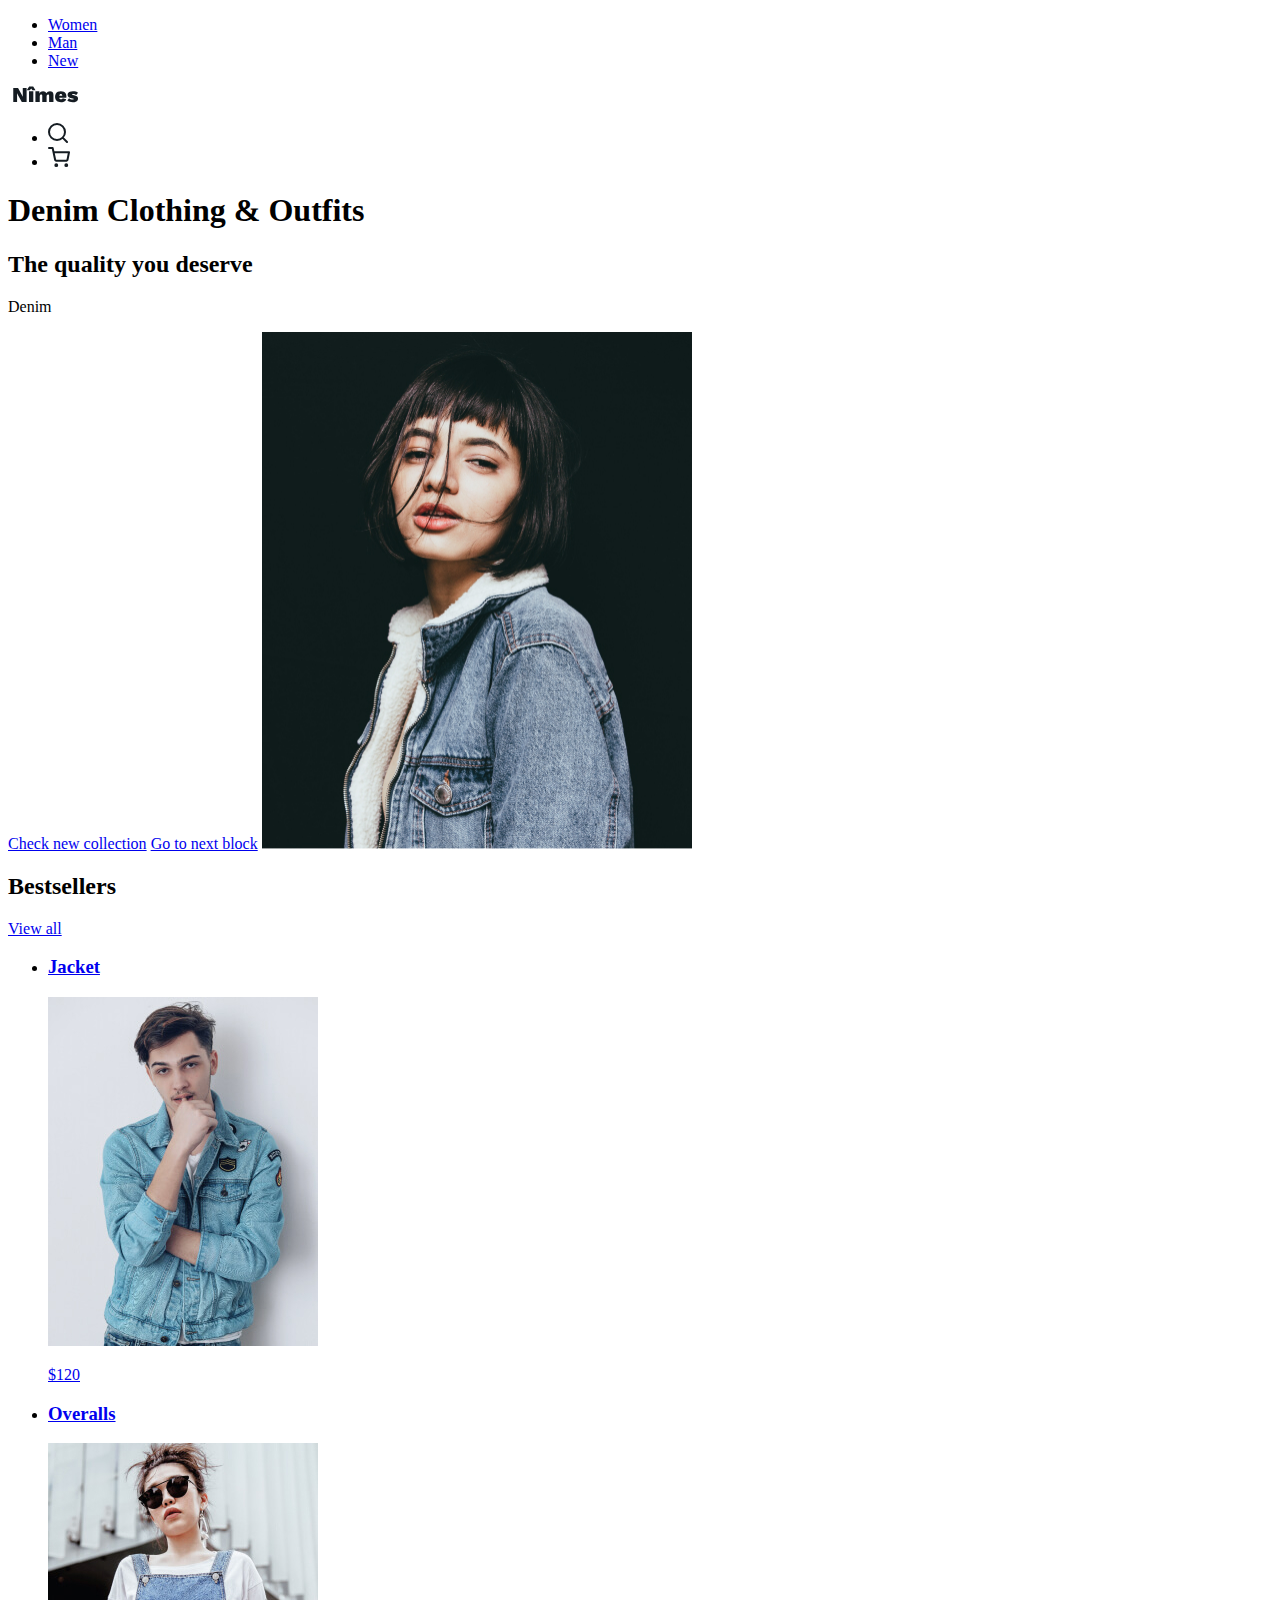
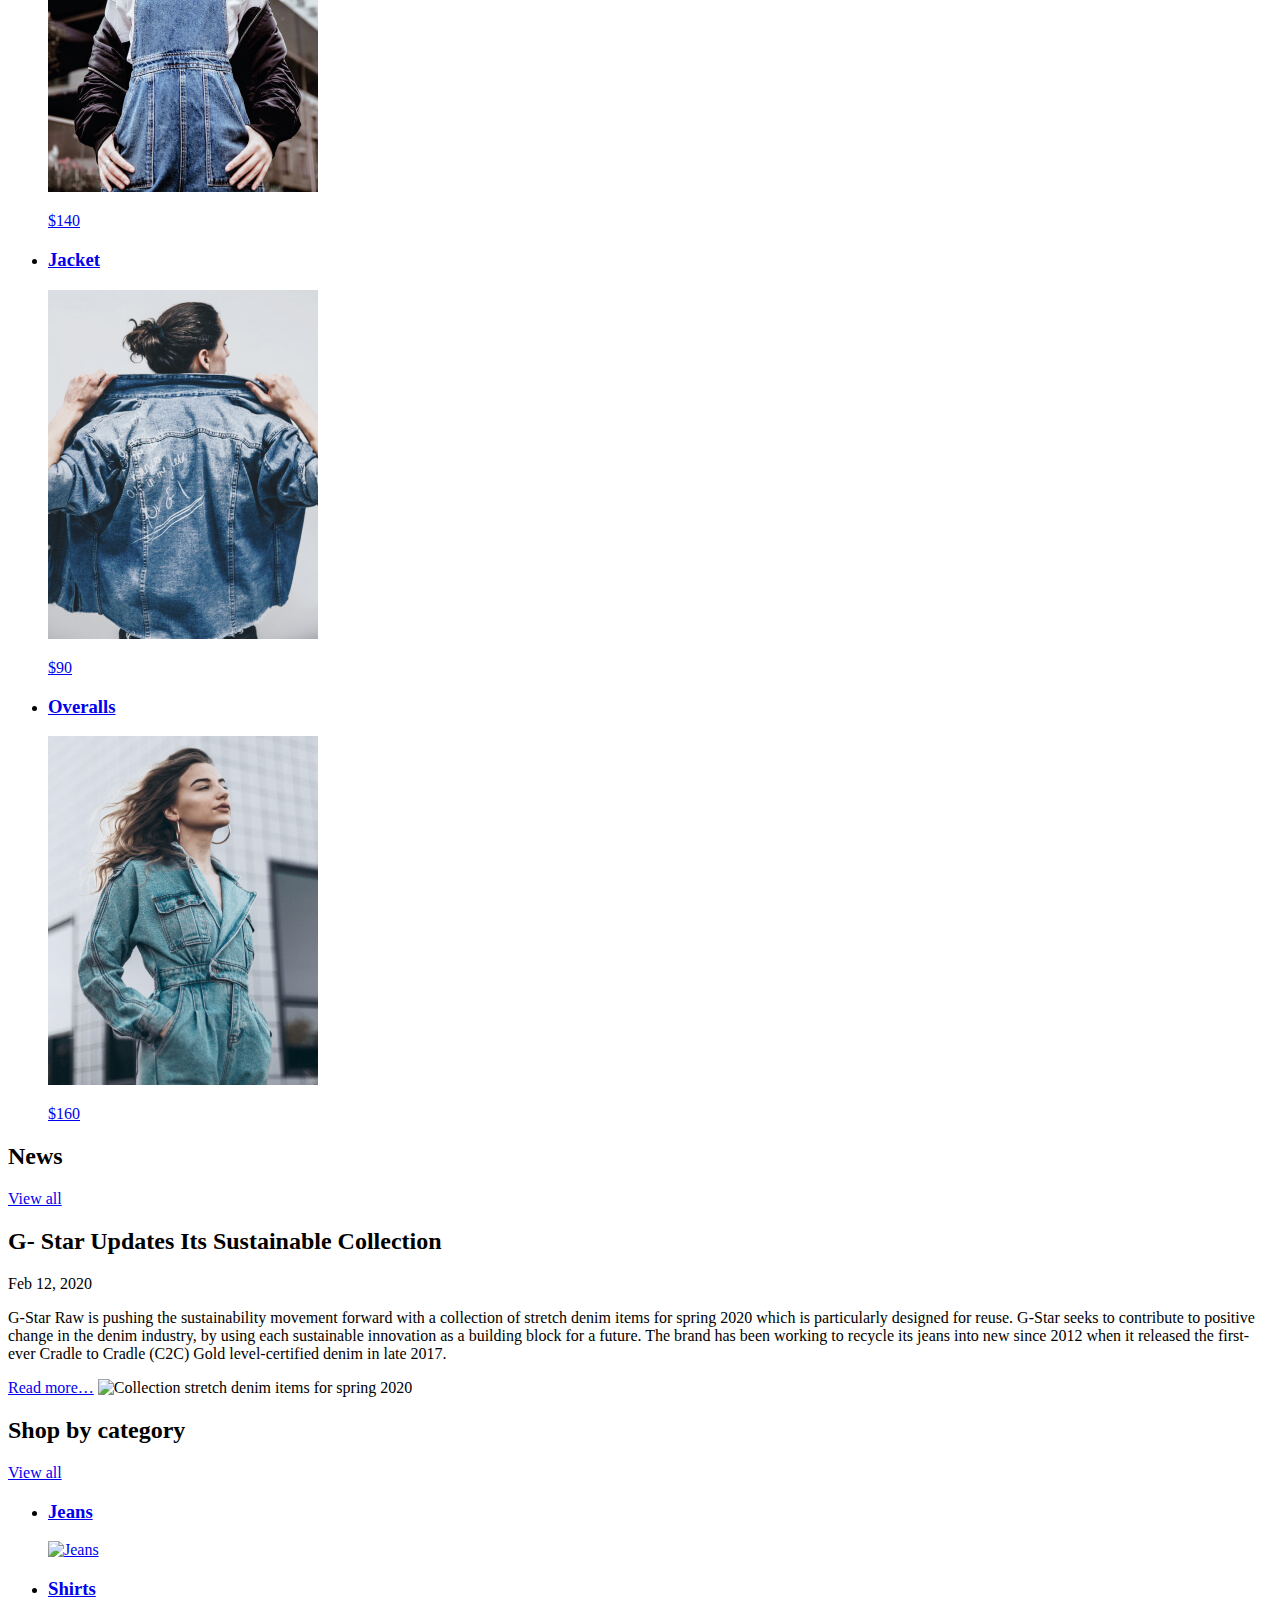
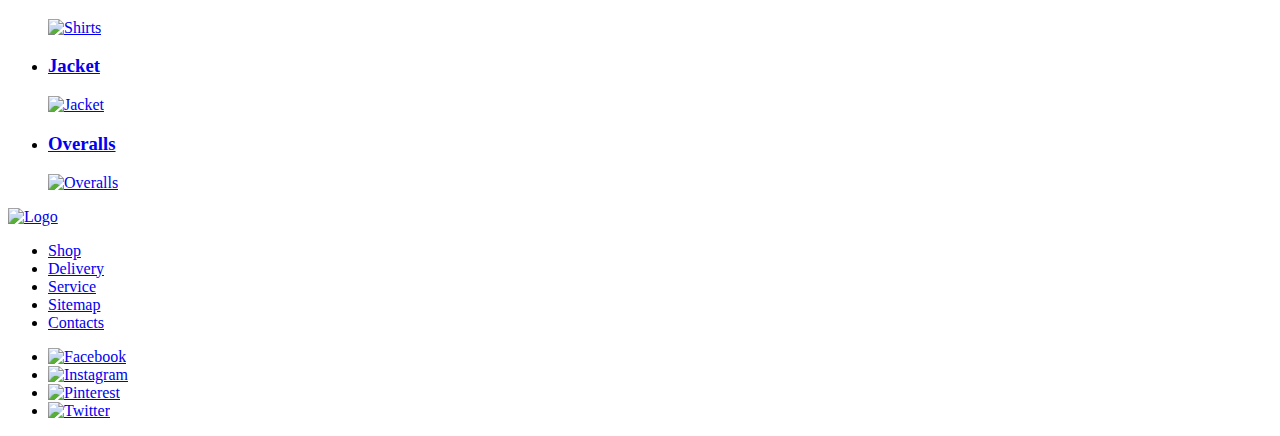
==== index.html @ d7a98f38 "start" ====
<!DOCTYPE html>
<html lang="en">
  <head>
    <meta charset="utf-8">
    <meta name="viewport" content="width=device-width, initial-scale=1">
    <title>«Nîmes» | Denim Clothing & Outfits</title>
  </head>
  <body>
    <header class="main-header">
      <nav class="main-header-nav">
        <ul class="site-navigation">
          <li class="site-navigation-item">
            <a class="link-item" href="catalog.html">Women</a>
          </li>
          <li class="site-navigation-item">
            <a class="link-item" href="#">Man</a>
          </li>
          <li class="site-navigation-item">
            <a class="link-item" href="#">New</a>
          </li>
        </ul>
        <a class="main-header-logo" href="index.html">
          <img src="img/denim-logo.svg" width="75" height="17" alt="Logo">
        </a>
        <ul class="user-navigation">
          <li class="user-navigation-item">
            <a class="link-item" href="#">
              <img src="img/loupe.svg" width="20" height="20" alt="Search">
            </a>
          </li>
          <li class="user-navigation-item">
            <a class="link-item" href="#">
              <img src="img/cart.svg" width="22" height="20" alt="cart">
            </a>
          </li>
        </ul>
      </nav>
    </header>
    <main>
      <h1 class="visually-hidden">Denim Clothing & Outfits</h1>
      <section class="promo">
        <h2 class="promo-title">The quality you deserve</h2>
        <p class="promo-text">Denim</p>
        <a class="button" href="#">Check new collection</a>
        <a href="#">Go to next block</a>
        <img src="img/matheus.jpg" width="430" height="517" alt="New collection">
      </section>
      <section class="bestsellers">
        <header class="section-header">
          <h2 class="section-title">Bestsellers</h2>
          <a class="show-more" href="catalog.html">View all</a>
        </header>
        <ul class="catalog-list">
          <li class="catalog-item">
            <a class="catalog-item-link" href="card.html">
              <h3>Jacket</h3>
              <img src="img/63.jpg" width="270" height="349" alt="Jacket">
              <p class="catalog-item-price">$120</p>
            </a>
          </li>
          <li class="catalog-item">
            <a class="catalog-item-link" href="card.html">
              <h3>Overalls</h3>
              <img src="img/64.jpg" width="270" height="349" alt="Overalls">
              <p class="catalog-item-price">$140</p>
            </a>
          </li>
          <li class="catalog-item">
            <a class="catalog-item-link" href="card.html">
              <h3>Jacket</h3>
              <img src="img/62.jpg" width="270" height="349" alt="Jacket">
              <p class="catalog-item-price">$90</p>
            </a>
          </li>
          <li class="catalog-item">
            <a class="catalog-item-link" href="card.html">
              <h3>Overalls</h3>
              <img src="img/65.jpg" width="270" height="349" alt="Overalls">
              <p class="catalog-item-price">$160</p>
            </a>
          </li>
        </ul>
      </section>
      <section class="news">
        <header class="section-header">
          <h2 class="section-title">News</h2>
          <a class="show-more" href="catalog.html">View all</a>
        </header>
        <h2 class="news-title">G- Star Updates Its Sustainable Collection</h2>
        <time class="news-time" datetime="2020-02-12 11:00">Feb 12, 2020</time>
        <p class="news-text">G-Star Raw is pushing the sustainability movement forward with a collection of stretch denim items for spring 2020 which is particularly designed for reuse. G-Star seeks to contribute to positive change in the denim industry, by using each sustainable innovation as a building block for a future. The brand has been working to recycle its jeans into new since 2012 when it released the first-ever Cradle to Cradle (C2C) Gold level-certified denim in late 2017.</p>
        <a class="button" href="#">Read more…</a>
        <img src="img/67.jpg" width="700" height="462" alt="Collection stretch denim items for spring 2020">
      </section>
      <section class="categories">
        <header class="section-header">
          <h2 class="section-title">Shop by category</h2>
          <a class="show-more" href="catalog.html">View all</a>
        </header>
        <ul class="catalog-list">
          <li class="catalog-item">
            <a class="catalog-item-link" href="#">
              <h3>Jeans</h3>
              <img src="img/5.jpg" width="270" height="349" alt="Jeans">
            </a>
          </li>
          <li class="catalog-item">
            <a class="catalog-item-link" href="#">
              <h3>Shirts</h3>
              <img src="img/52.jpg" width="270" height="349" alt="Shirts">
            </a>
          </li>
          <li class="catalog-item">
            <a class="catalog-item-link" href="#">
              <h3>Jacket</h3>
              <img src="img/53.jpg" width="270" height="349" alt="Jacket">
            </a>
          </li>
          <li class="catalog-item">
            <a class="catalog-item-link" href="#">
              <h3>Overalls</h3>
              <img src="img/54.jpg" width="270" height="349" alt="Overalls">
            </a>
          </li>
        </ul>
      </section>
    </main>
    <footer class="main-footer">
      <a class="main-footer-logo" href="index.html">
        <img src="img/denim-logo-footer.svg" width="75" height="17" alt="Logo">
      </a>
      <ul class="footer-navigation">
        <li class="footer-navigation-item">
          <a class="footer-navigation-link" href="#">Shop</a>
        </li>
        <li class="footer-navigation-item">
          <a class="footer-navigation-link" href="#">Delivery</a>
        </li>
        <li class="footer-navigation-item">
          <a class="footer-navigation-link" href="#">Service</a>
        </li>
        <li class="footer-navigation-item">
          <a class="footer-navigation-link" href="#">Sitemap</a>
        </li>
        <li class="footer-navigation-item">
          <a class="footer-navigation-link" href="#">Contacts</a>
        </li>
      </ul>
      <ul class="social">
        <li class="social-item">
          <a href="#">
            <img src="img/facebook.svg" width="12" height="20" alt="Facebook">
          </a>
        </li>
        <li class="social-item">
          <a href="#">
            <img src="img/instagram.svg" width="20" height="20" alt="Instagram">
          </a>
        </li>
        <li class="social-item">
          <a href="#">
            <img src="img/pinterest.svg" width="21" height="21" alt="Pinterest">
          </a>
        </li>
        <li class="social-item">
          <a href="#">
            <img src="img/twitter.svg" width="22" height="18" alt="Twitter">
          </a>
        </li>
      </ul>
    </footer>
  </body>
</html>
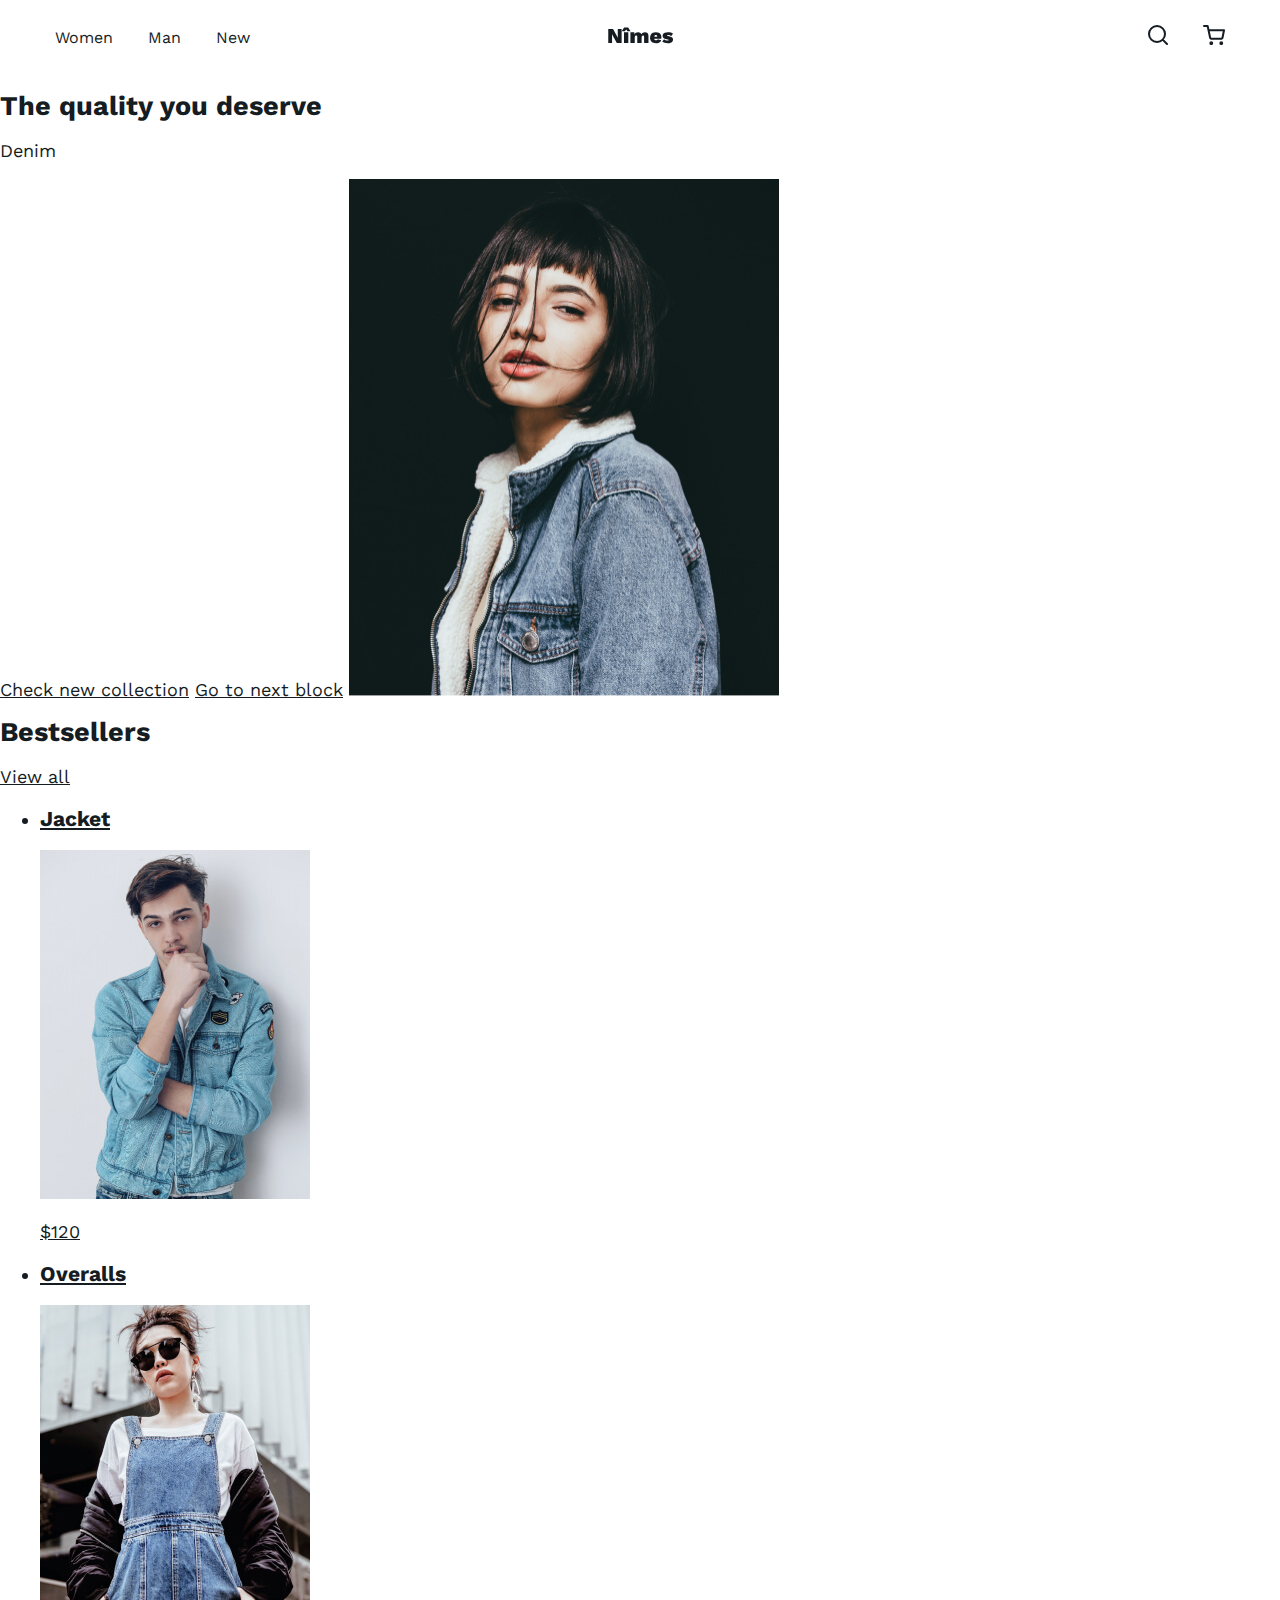
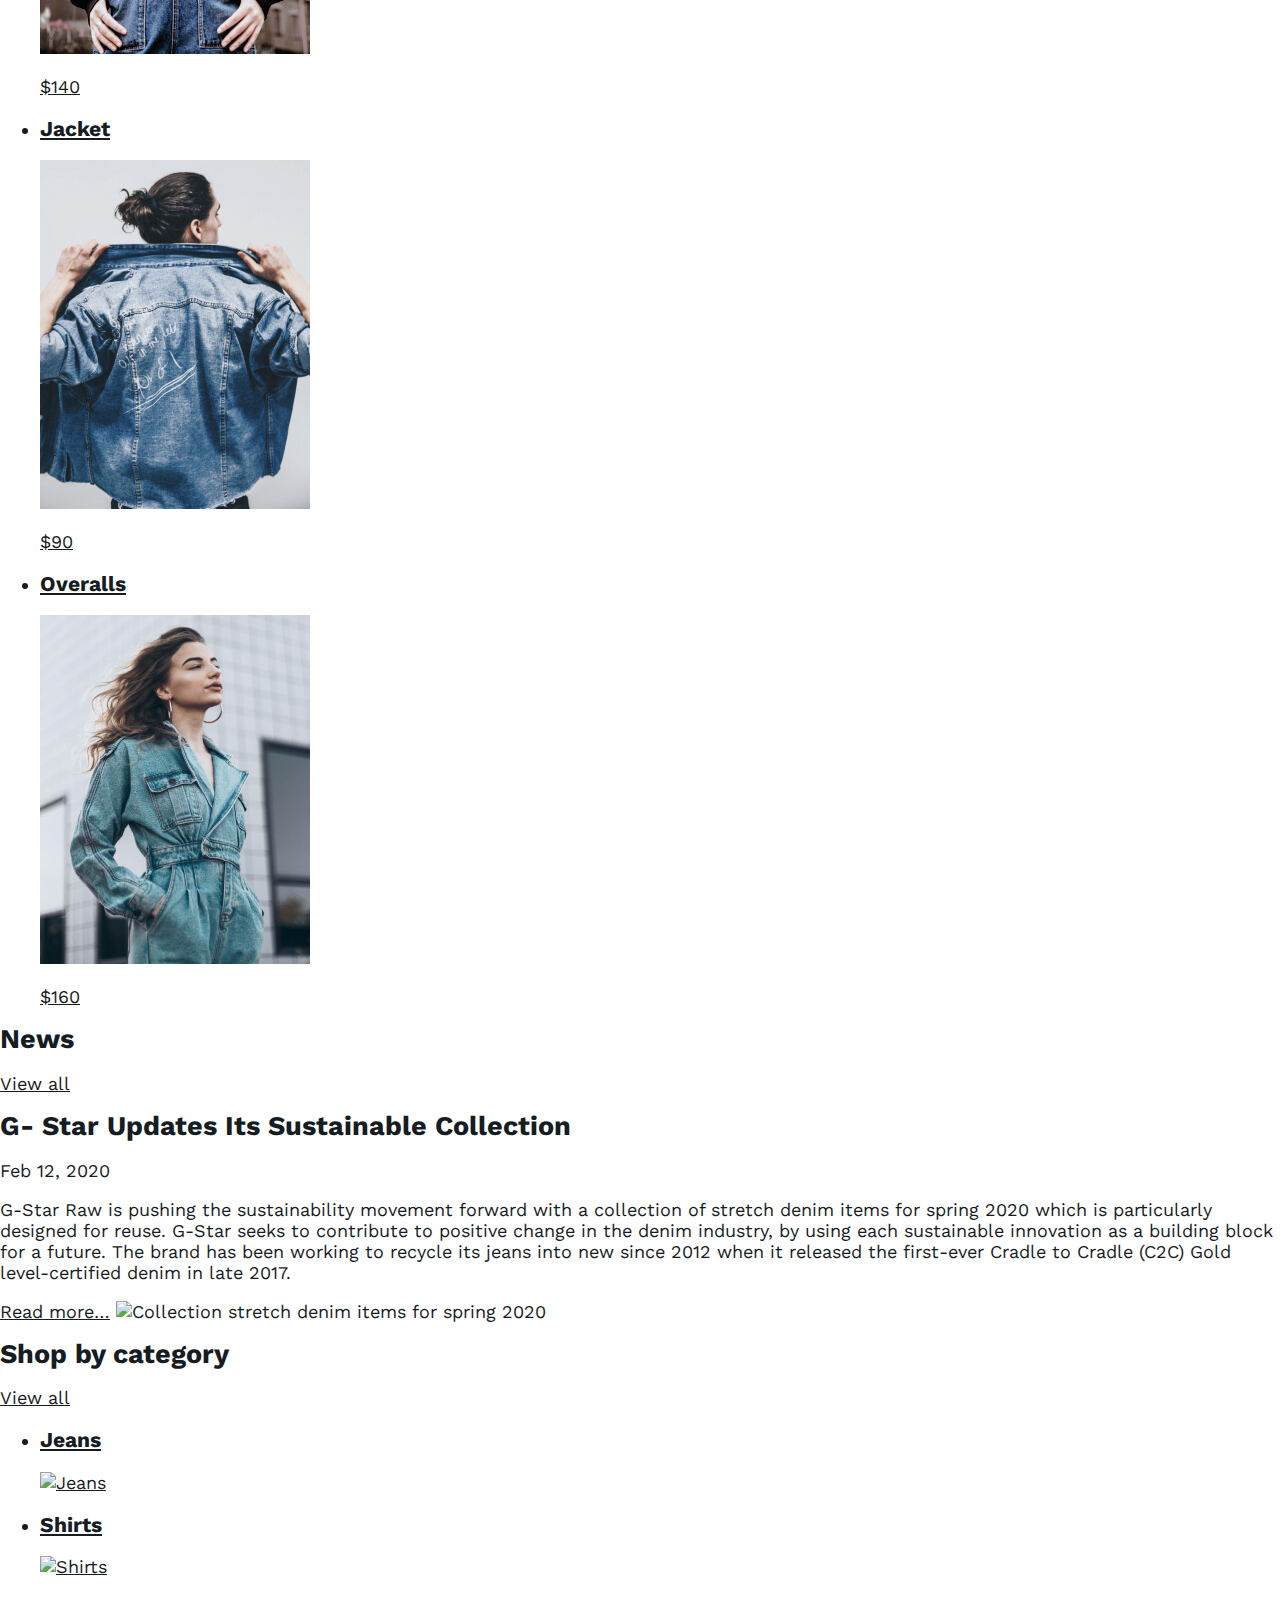
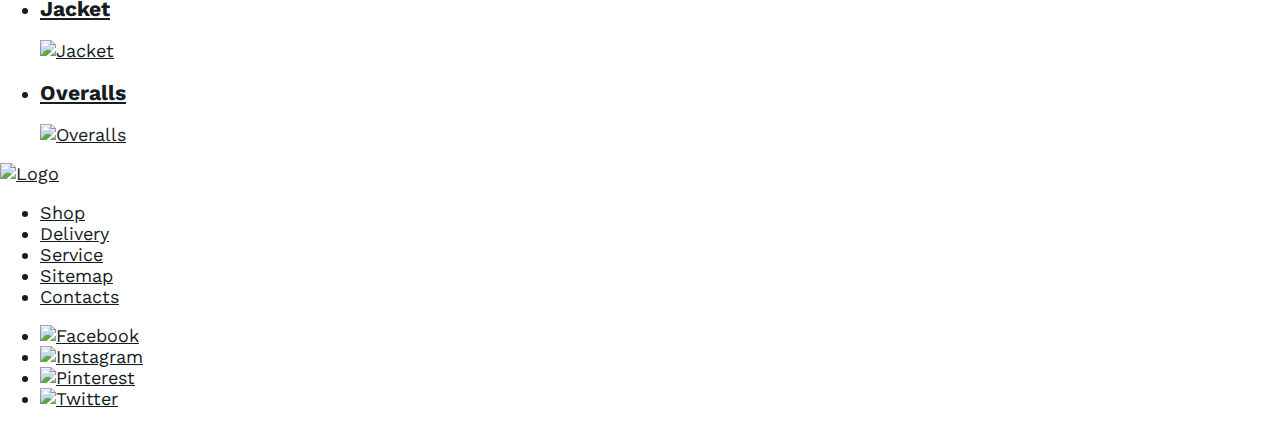
==== commit 0ac3433d: "Menu" ====
--- a/index.html
+++ b/index.html
@@ -3,10 +3,13 @@
   <head>
     <meta charset="utf-8">
     <meta name="viewport" content="width=device-width, initial-scale=1">
+    <link rel="preconnect" href="https://fonts.gstatic.com">
+    <link href="https://fonts.googleapis.com/css2?family=Anton&family=Work+Sans:wght@400;500;700&display=swap" rel="stylesheet">
+    <link href="css/style.css" rel="stylesheet">
     <title>«Nîmes» | Denim Clothing & Outfits</title>
   </head>
   <body>
-    <header class="main-header">
+    <header class="main-header container">
       <nav class="main-header-nav">
         <ul class="site-navigation">
           <li class="site-navigation-item">
--- a/css/style.css
+++ b/css/style.css
@@ -0,0 +1,78 @@
+body {
+    margin: 0;
+    min-width: 1200px;
+    font-family: "Work Sans", "Arial", sans-serif;
+    font-weight: normal;
+    font-size: 18px;
+    line-height: 21px;
+    color: #151c22;
+  }
+
+  .container {
+    width: 1170px;
+    margin: 0 auto;
+    padding-left: 15px;
+    padding-right: 15px;
+  }
+
+  .visually-hidden {
+    position: absolute;
+    clip: rect(1px, 1px, 1px, 1px);
+    padding: 0;
+    border: 0;
+    height: 1px;
+    width: 1px;
+    overflow: hidden;
+  }
+
+  a {
+    color: inherit;
+  }
+
+  .main-header-nav {
+    display: flex;
+    align-items: center;
+  }
+  
+  .site-navigation {
+    list-style: none;
+    padding: 0;
+    margin: 0;
+    display: flex;
+    justify-content: flex-start;
+    align-items: flex-start;
+    flex-wrap: wrap;
+    width: 400px;
+    font-size: 16px;
+    line-height: 19px;
+  }
+
+  .site-navigation-item {
+    padding: 25px 0;
+    margin-right: 35px;
+  }
+  
+  .link-item {
+    text-decoration: none;
+  }
+  
+  .main-header-logo {
+    margin: 0 auto;
+  }
+  
+  .user-navigation {
+    list-style: none;
+    padding: 0;
+    margin: 0;
+    display: flex;
+    justify-content: flex-end;
+    align-items: flex-start;
+    flex-wrap: wrap;
+    width: 400px;
+  }
+
+  .user-navigation-item {
+    padding: 25px 0;
+    margin-left: 35px;
+  }
+
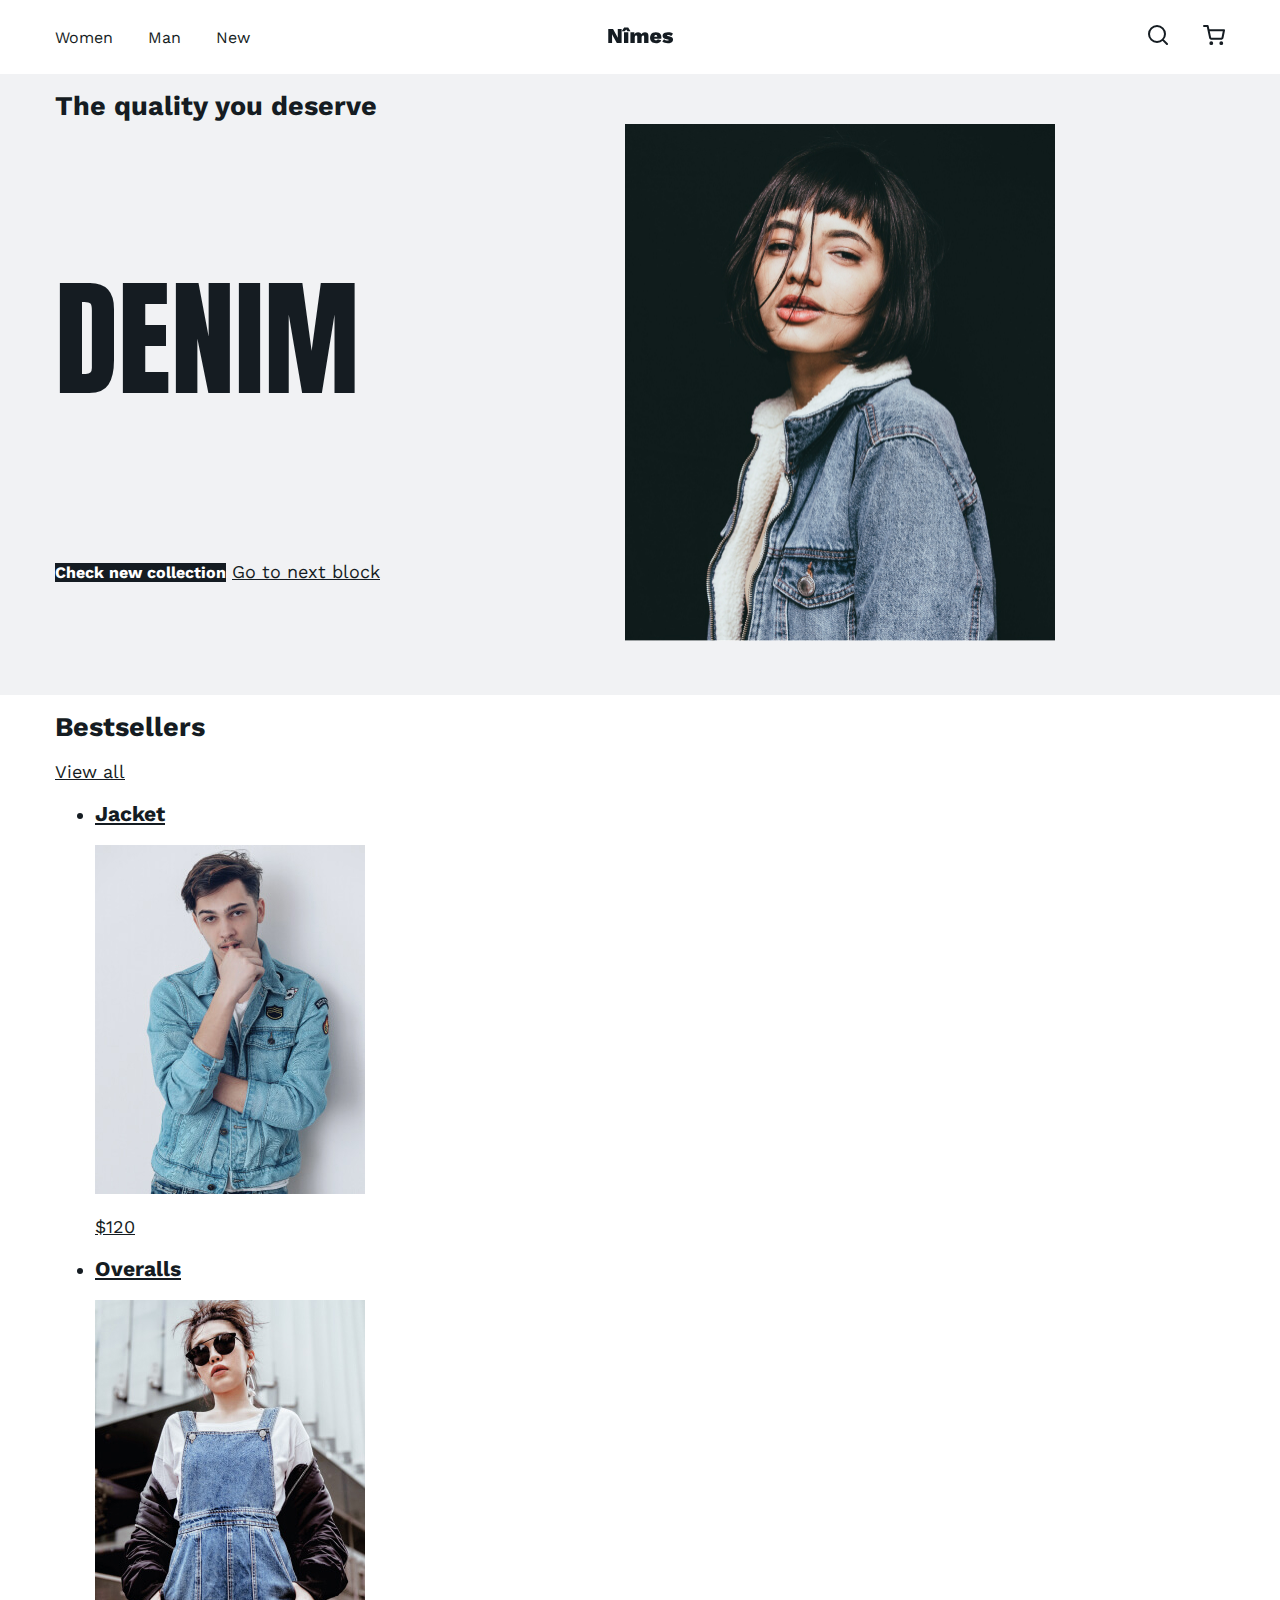
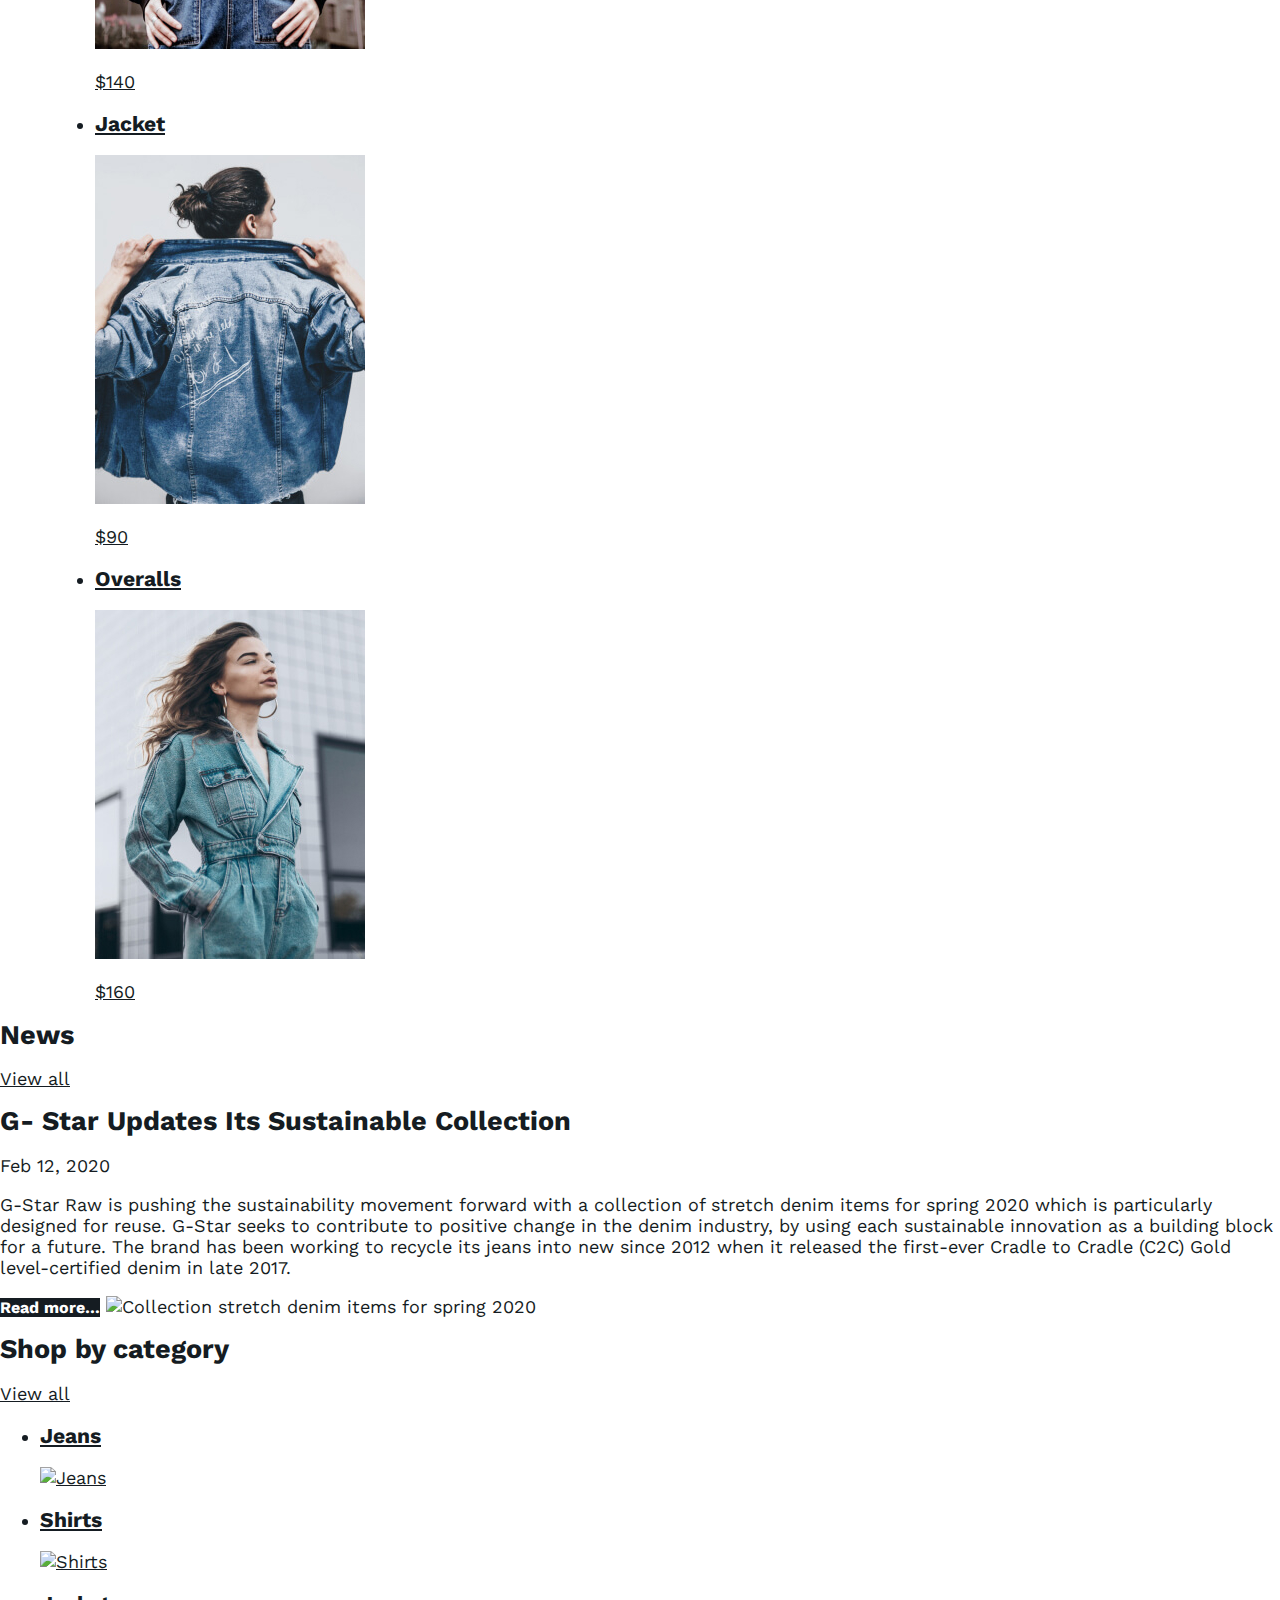
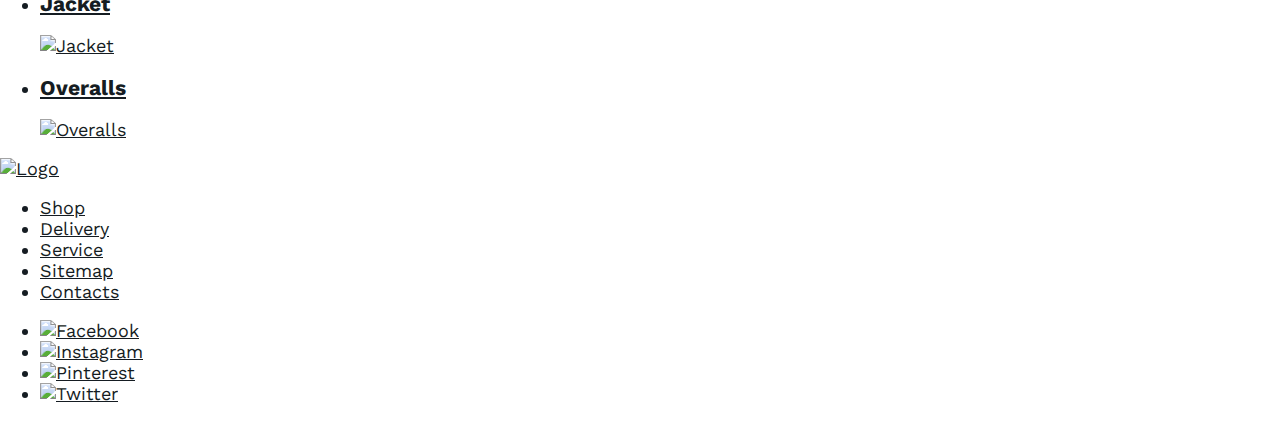
==== commit 2da16a25: "Promo" ====
--- a/index.html
+++ b/index.html
@@ -42,13 +42,19 @@
     <main>
       <h1 class="visually-hidden">Denim Clothing & Outfits</h1>
       <section class="promo">
-        <h2 class="promo-title">The quality you deserve</h2>
-        <p class="promo-text">Denim</p>
-        <a class="button" href="#">Check new collection</a>
-        <a href="#">Go to next block</a>
-        <img src="img/matheus.jpg" width="430" height="517" alt="New collection">
+        <div class="container promo-wrapper">
+          <div class="promo-text-column">
+            <h2 class="promo-title">The quality you deserve</h2>
+            <p class="promo-text">Denim</p>
+            <a class="button" href="#">Check new collection</a>
+            <a href="#">Go to next block</a>
+          </div>
+          <div class="promo-img-column">
+            <img src="img/matheus.jpg" width="430" height="517" alt="New collection">
+          </div>
+        </div>
       </section>
-      <section class="bestsellers">
+      <section class="bestsellers container">
         <header class="section-header">
           <h2 class="section-title">Bestsellers</h2>
           <a class="show-more" href="catalog.html">View all</a>
--- a/css/style.css
+++ b/css/style.css
@@ -76,3 +76,43 @@
     margin-left: 35px;
   }
 
+  .promo {
+    background-color: #f1f2f4;
+  }
+
+  .promo-wrapper {
+    display: flex;
+  }
+  
+  .promo-text-column {
+    width: 520px;
+  }
+  
+  .promo-img-column {
+    width: 430px;
+    padding: 50px 50px;
+  }
+  
+  .promo-text {
+    font-family: "Anton", "Arial", sans-serif;
+    font-weight: normal;
+    font-size: 128px;
+    line-height: 188px;
+    text-transform: uppercase;
+  }
+  
+  .promo-header {
+    font-weight: normal;
+    font-size: 18px;
+    line-height: 21px;
+    color: #727a82;
+  }
+  
+  .button {
+    text-decoration: none;
+    font-weight: bold;
+    font-size: 16px;
+    line-height: 19px;
+    color: #ffffff;
+    background-color: #151c22;
+  }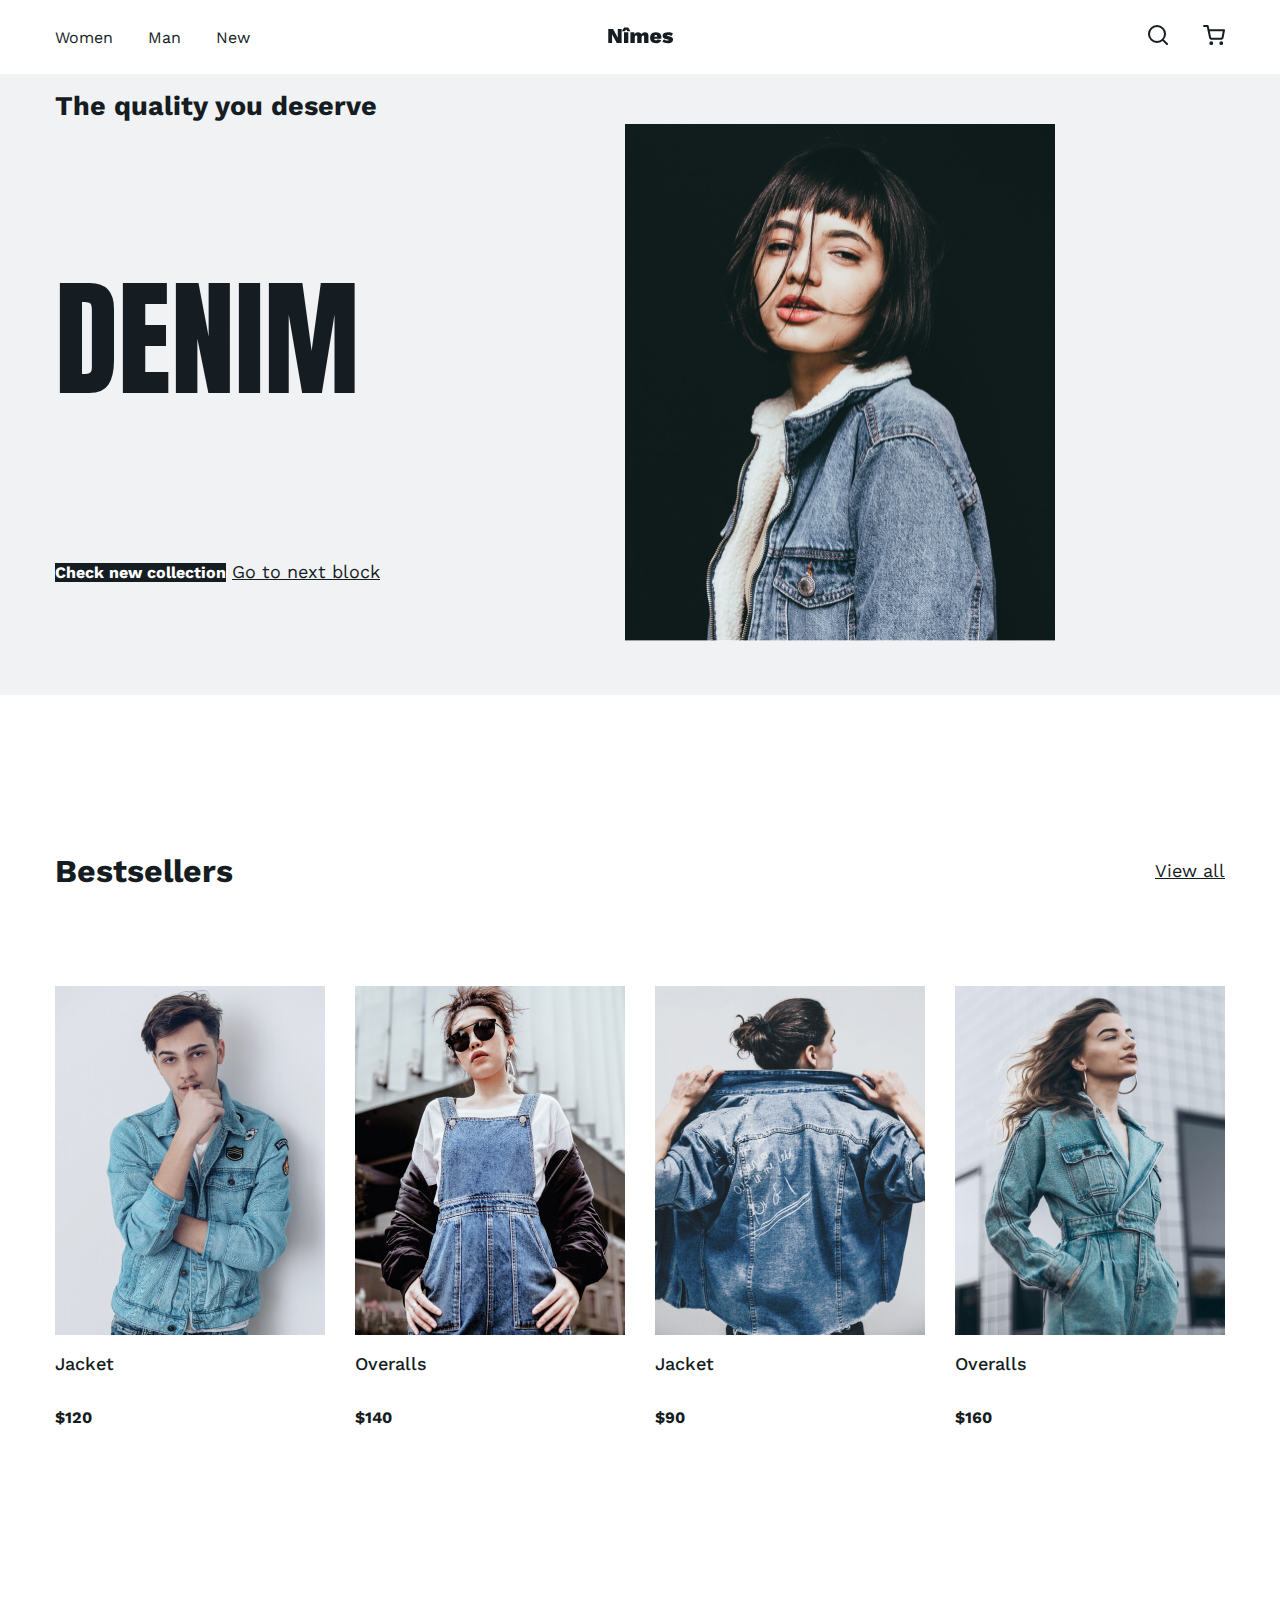
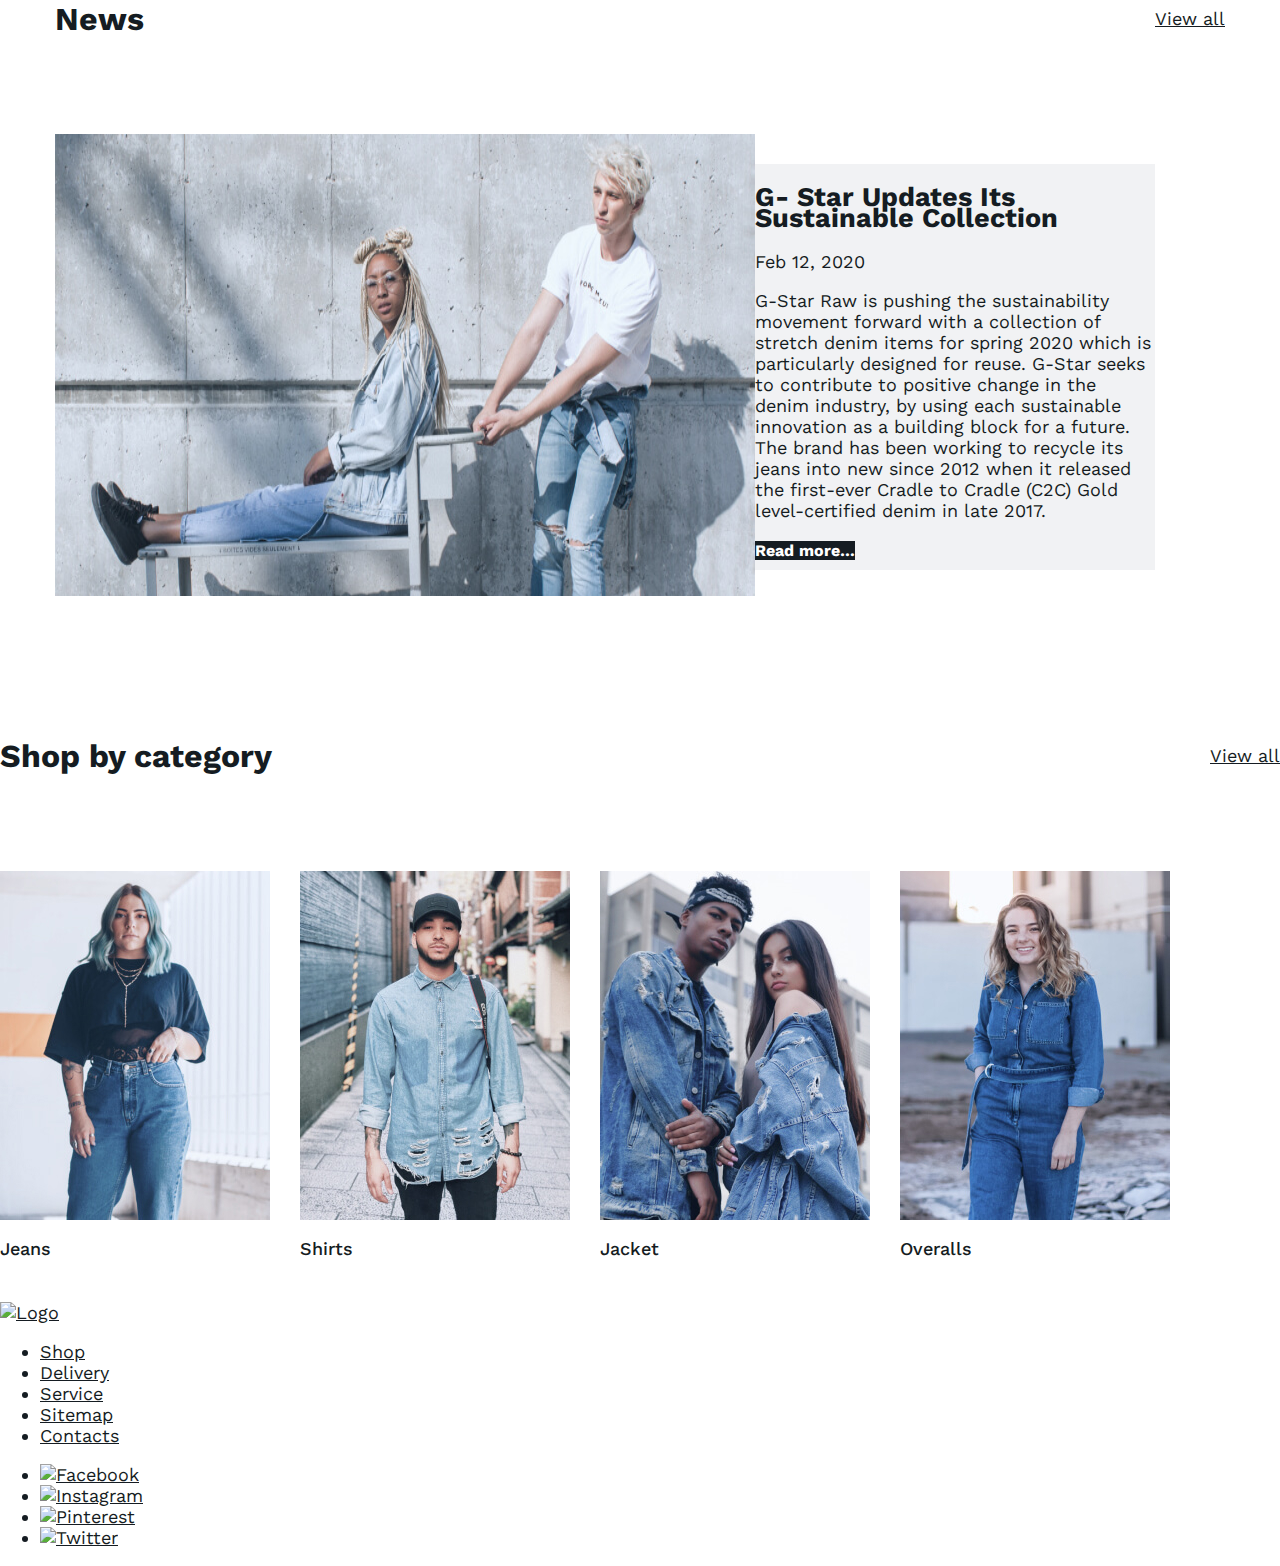
==== commit f9beecd5: "News" ====
--- a/index.html
+++ b/index.html
@@ -90,16 +90,22 @@
           </li>
         </ul>
       </section>
-      <section class="news">
+      <section class="news container">
         <header class="section-header">
           <h2 class="section-title">News</h2>
           <a class="show-more" href="catalog.html">View all</a>
         </header>
-        <h2 class="news-title">G- Star Updates Its Sustainable Collection</h2>
-        <time class="news-time" datetime="2020-02-12 11:00">Feb 12, 2020</time>
-        <p class="news-text">G-Star Raw is pushing the sustainability movement forward with a collection of stretch denim items for spring 2020 which is particularly designed for reuse. G-Star seeks to contribute to positive change in the denim industry, by using each sustainable innovation as a building block for a future. The brand has been working to recycle its jeans into new since 2012 when it released the first-ever Cradle to Cradle (C2C) Gold level-certified denim in late 2017.</p>
-        <a class="button" href="#">Read more…</a>
-        <img src="img/67.jpg" width="700" height="462" alt="Collection stretch denim items for spring 2020">
+        <div class="news-wrapper">
+          <div class="news-text-column">
+            <h2 class="news-title">G- Star Updates Its Sustainable Collection</h2>
+            <time class="news-time" datetime="2020-02-12 11:00">Feb 12, 2020</time>
+            <p class="news-text">G-Star Raw is pushing the sustainability movement forward with a collection of stretch denim items for spring 2020 which is particularly designed for reuse. G-Star seeks to contribute to positive change in the denim industry, by using each sustainable innovation as a building block for a future. The brand has been working to recycle its jeans into new since 2012 when it released the first-ever Cradle to Cradle (C2C) Gold level-certified denim in late 2017.</p>
+            <a class="button" href="#">Read more…</a>
+          </div>
+          <div class="news-img-column">
+            <img src="img/67.jpg" width="700" height="462" alt="Collection stretch denim items for spring 2020">
+          </div>
+        </div>
       </section>
       <section class="categories">
         <header class="section-header">
--- a/css/style.css
+++ b/css/style.css
@@ -115,4 +115,97 @@
     line-height: 19px;
     color: #ffffff;
     background-color: #151c22;
-  }+  }
+  
+/*
+  .promo-img-column::before {
+    position: absolute;
+    content: "";
+    background-image: url('img/diagonal1.svg');
+    width: 232px;
+    height: 176px;
+  }
+  */
+
+  .section-title {
+    font-weight: bold;
+    font-size: 32px;
+    line-height: 38px;
+  }
+  
+  .catalog-item-link {
+    display: flex;
+    flex-direction: column;
+    font-size: 18px;
+    line-height: 21px;
+    text-decoration: none;
+  }
+
+  .catalog-item-link img {
+    order: -1;
+  }
+  
+  .catalog-item h3 {
+    font-size: 18px;
+    line-height: 21px;
+    font-weight: 500;
+  }
+  
+  .catalog-item-price {
+    font-weight: bold;
+    font-size: 16px;
+    line-height: 19px;
+  }
+
+  .bestsellers {
+    padding-top: 130px;
+    padding-bottom: 105px;
+  }
+  
+  .section-header {
+    display: flex;
+    justify-content: space-between;
+    align-items: center;
+    margin-bottom: 70px;
+  }
+
+  /* Сетка каталога*/
+
+  .catalog-list {
+    list-style: none;
+    padding: 0;
+    margin: 0;
+    display: flex;
+    flex-wrap: wrap;
+    margin-right: -30px;
+  }
+  
+  .catalog-item {
+    width: 270px;
+    margin-bottom: 25px;
+    margin-right: 30px;
+  }
+
+  /* Сетка News */
+
+  .news {
+    padding-bottom: 110px;
+  }
+  
+  .news-wrapper {
+    display: flex;
+    flex-direction: row-reverse;
+    justify-content: flex-end;
+  }
+  
+  .news-text-column {
+    width: 400px;
+    margin-top: 30px;
+    margin-bottom: 30px;
+    background-color: #f1f2f4;
+  }
+  
+  .news-img-column {
+    width: 700px;
+  }
+
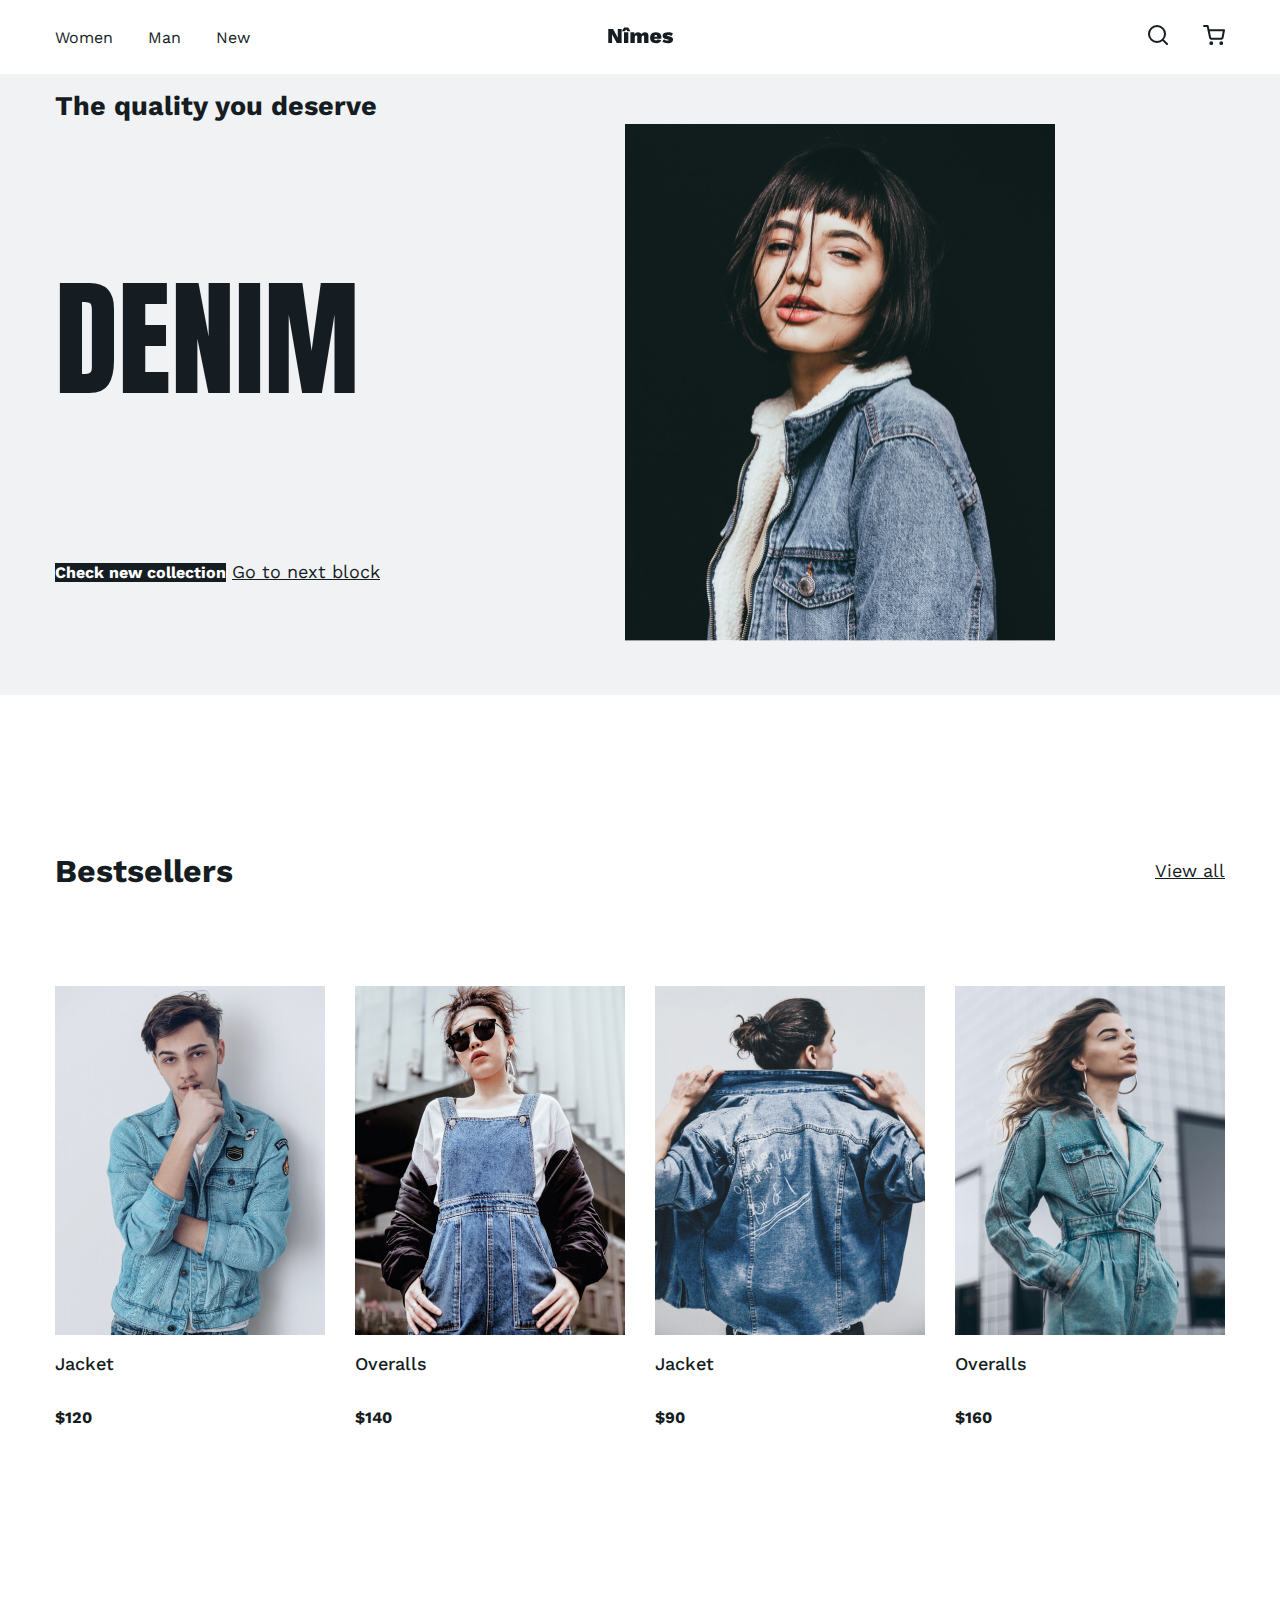
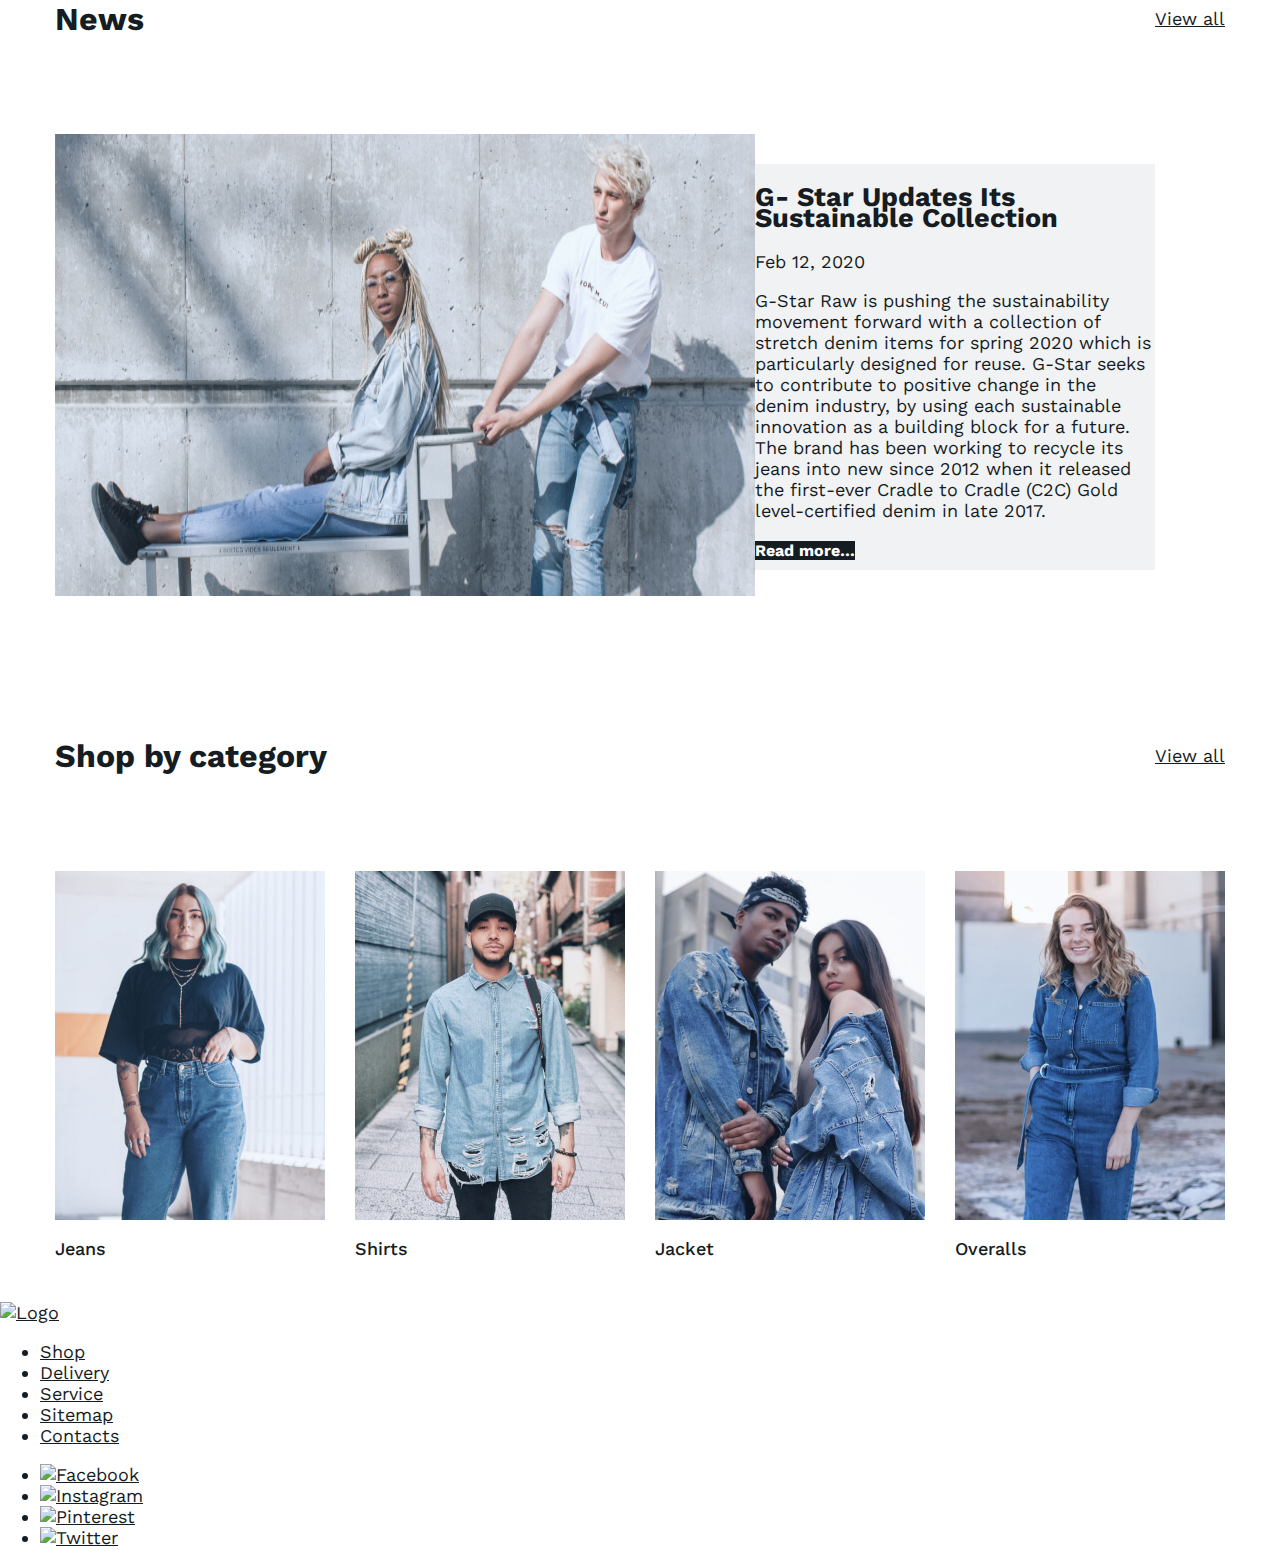
==== commit 7c560d9a: "Categories" ====
--- a/index.html
+++ b/index.html
@@ -107,7 +107,7 @@
           </div>
         </div>
       </section>
-      <section class="categories">
+      <section class="categories container">
         <header class="section-header">
           <h2 class="section-title">Shop by category</h2>
           <a class="show-more" href="catalog.html">View all</a>
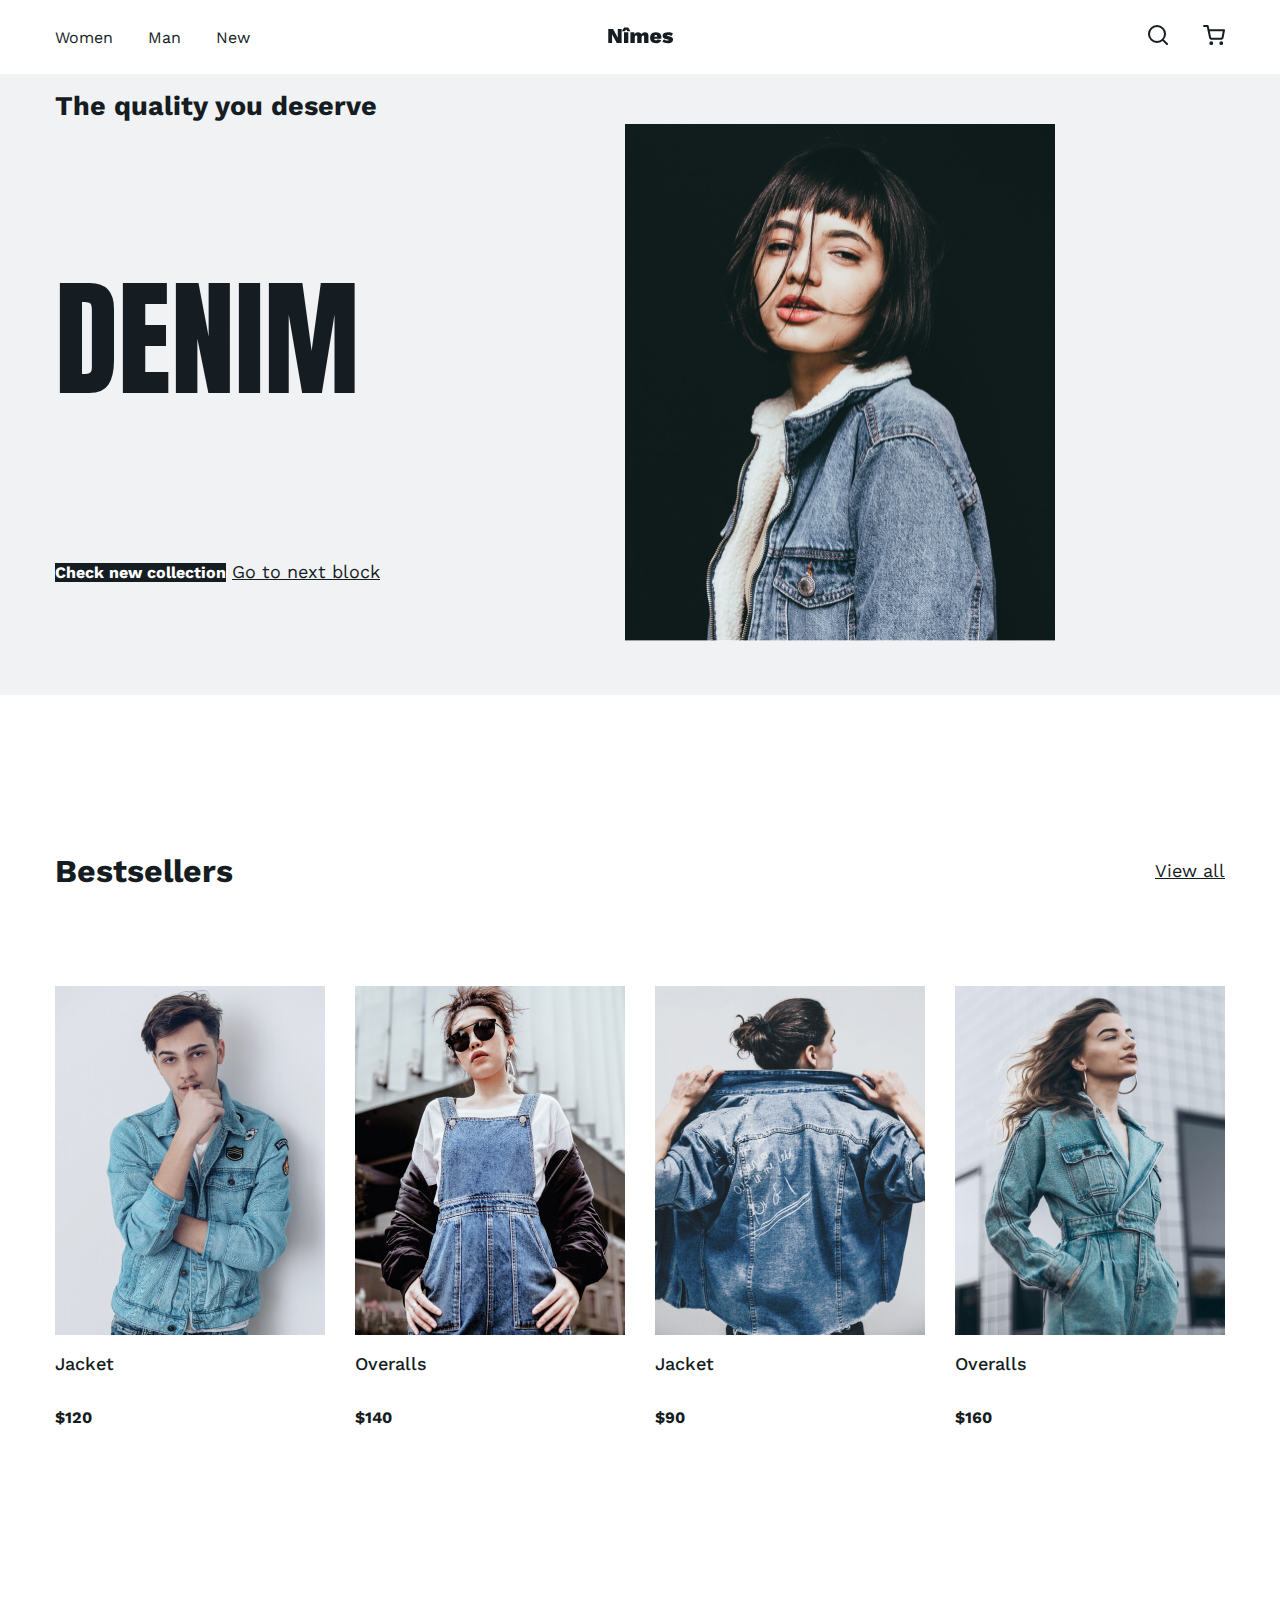
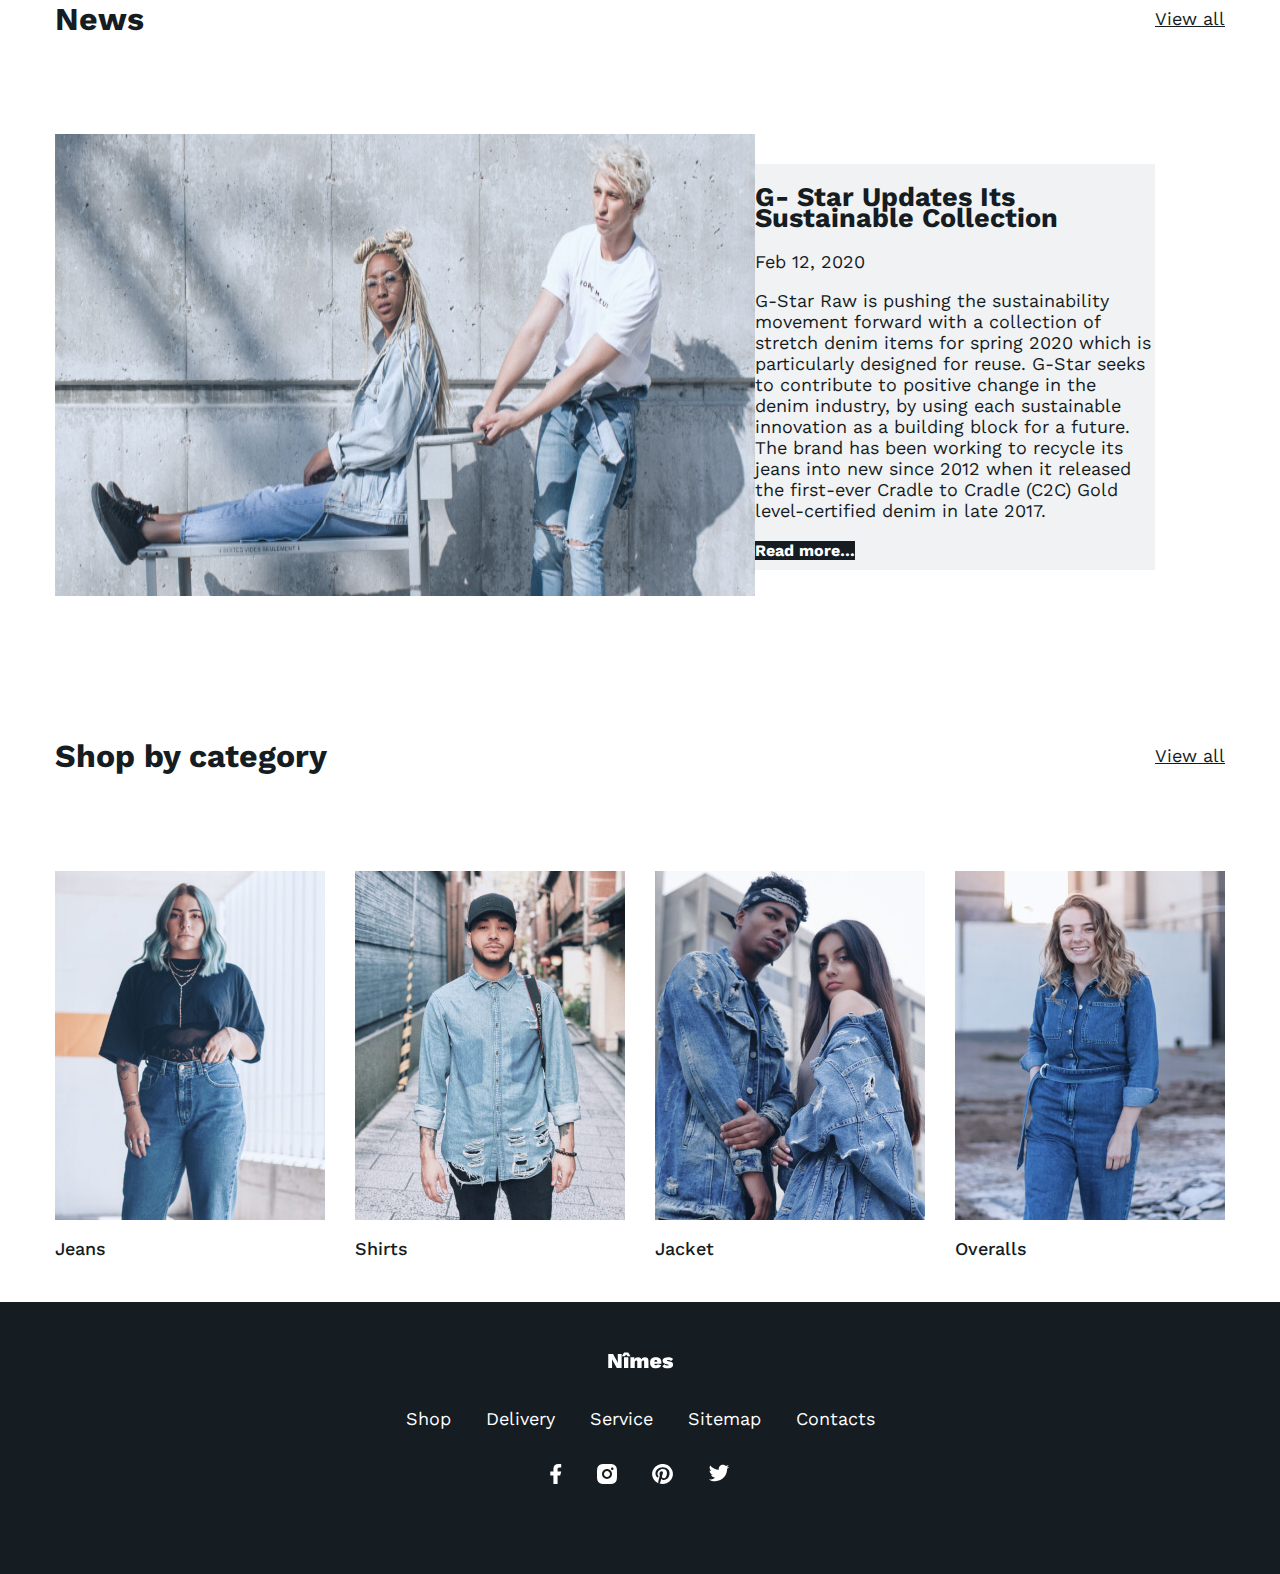
==== commit 8197b09d: "Footer" ====
--- a/index.html
+++ b/index.html
@@ -141,48 +141,50 @@
       </section>
     </main>
     <footer class="main-footer">
-      <a class="main-footer-logo" href="index.html">
-        <img src="img/denim-logo-footer.svg" width="75" height="17" alt="Logo">
-      </a>
-      <ul class="footer-navigation">
-        <li class="footer-navigation-item">
-          <a class="footer-navigation-link" href="#">Shop</a>
-        </li>
-        <li class="footer-navigation-item">
-          <a class="footer-navigation-link" href="#">Delivery</a>
-        </li>
-        <li class="footer-navigation-item">
-          <a class="footer-navigation-link" href="#">Service</a>
-        </li>
-        <li class="footer-navigation-item">
-          <a class="footer-navigation-link" href="#">Sitemap</a>
-        </li>
-        <li class="footer-navigation-item">
-          <a class="footer-navigation-link" href="#">Contacts</a>
-        </li>
-      </ul>
-      <ul class="social">
-        <li class="social-item">
-          <a href="#">
-            <img src="img/facebook.svg" width="12" height="20" alt="Facebook">
-          </a>
-        </li>
-        <li class="social-item">
-          <a href="#">
-            <img src="img/instagram.svg" width="20" height="20" alt="Instagram">
-          </a>
-        </li>
-        <li class="social-item">
-          <a href="#">
-            <img src="img/pinterest.svg" width="21" height="21" alt="Pinterest">
-          </a>
-        </li>
-        <li class="social-item">
-          <a href="#">
-            <img src="img/twitter.svg" width="22" height="18" alt="Twitter">
-          </a>
-        </li>
-      </ul>
+      <div class="container main-footer-wrapper">
+        <a class="main-footer-logo" href="index.html">
+          <img src="img/denim-logo-footer.svg" width="75" height="17" alt="Logo">
+        </a>
+        <ul class="footer-navigation">
+          <li class="footer-navigation-item">
+            <a class="footer-navigation-link" href="#">Shop</a>
+          </li>
+          <li class="footer-navigation-item">
+            <a class="footer-navigation-link" href="#">Delivery</a>
+          </li>
+          <li class="footer-navigation-item">
+            <a class="footer-navigation-link" href="#">Service</a>
+          </li>
+          <li class="footer-navigation-item">
+            <a class="footer-navigation-link" href="#">Sitemap</a>
+          </li>
+          <li class="footer-navigation-item">
+            <a class="footer-navigation-link" href="#">Contacts</a>
+          </li>
+        </ul>
+        <ul class="social">
+          <li class="social-item">
+            <a href="#">
+              <img src="img/facebook.svg" width="12" height="20" alt="Facebook">
+            </a>
+          </li>
+          <li class="social-item">
+            <a href="#">
+              <img src="img/instagram.svg" width="20" height="20" alt="Instagram">
+            </a>
+          </li>
+          <li class="social-item">
+            <a href="#">
+              <img src="img/pinterest.svg" width="21" height="21" alt="Pinterest">
+            </a>
+          </li>
+          <li class="social-item">
+            <a href="#">
+              <img src="img/twitter.svg" width="22" height="18" alt="Twitter">
+            </a>
+          </li>
+        </ul>
+      </div>
     </footer>
   </body>
 </html>--- a/css/style.css
+++ b/css/style.css
@@ -209,3 +209,66 @@
     width: 700px;
   }
 
+  /* FOOTER */
+
+  .main-footer {
+    padding-top: 50px;
+    padding-bottom: 50px;
+    background-color: #151c22;
+  }
+  
+  .main-footer-wrapper {
+    display: flex;
+    flex-direction: column;
+    justify-content: center;
+  }
+  
+  .main-footer-logo {
+    margin: 0 auto 35px;
+  }
+  
+  .footer-navigation {
+    list-style: none;
+    padding: 0;
+    margin: 0 auto;
+    display: flex;
+    justify-content: center;
+    width: 525px;
+    flex-wrap: wrap;
+  }
+  
+  .footer-navigation-item {
+    margin-right: 35px;
+    margin-bottom: 35px;
+  }
+  
+  .footer-navigation-item:last-child {
+    margin-right: 0;
+  }
+  
+  .footer-navigation-link {
+    font-size: 18px;
+    line-height: 21px;
+    color: #ffffff;
+    text-decoration: none;
+  }
+  
+  .social {
+    list-style: none;
+    padding: 0;
+    margin: 0 auto;
+    display: flex;
+    flex-wrap: wrap;
+    justify-content: center;
+    width: 240px;
+  }
+  
+  .social-item {
+    margin-right: 35px;
+    margin-bottom: 35px;
+  }
+  
+  .social-item:last-child {
+    margin-right: 0;
+  }
+
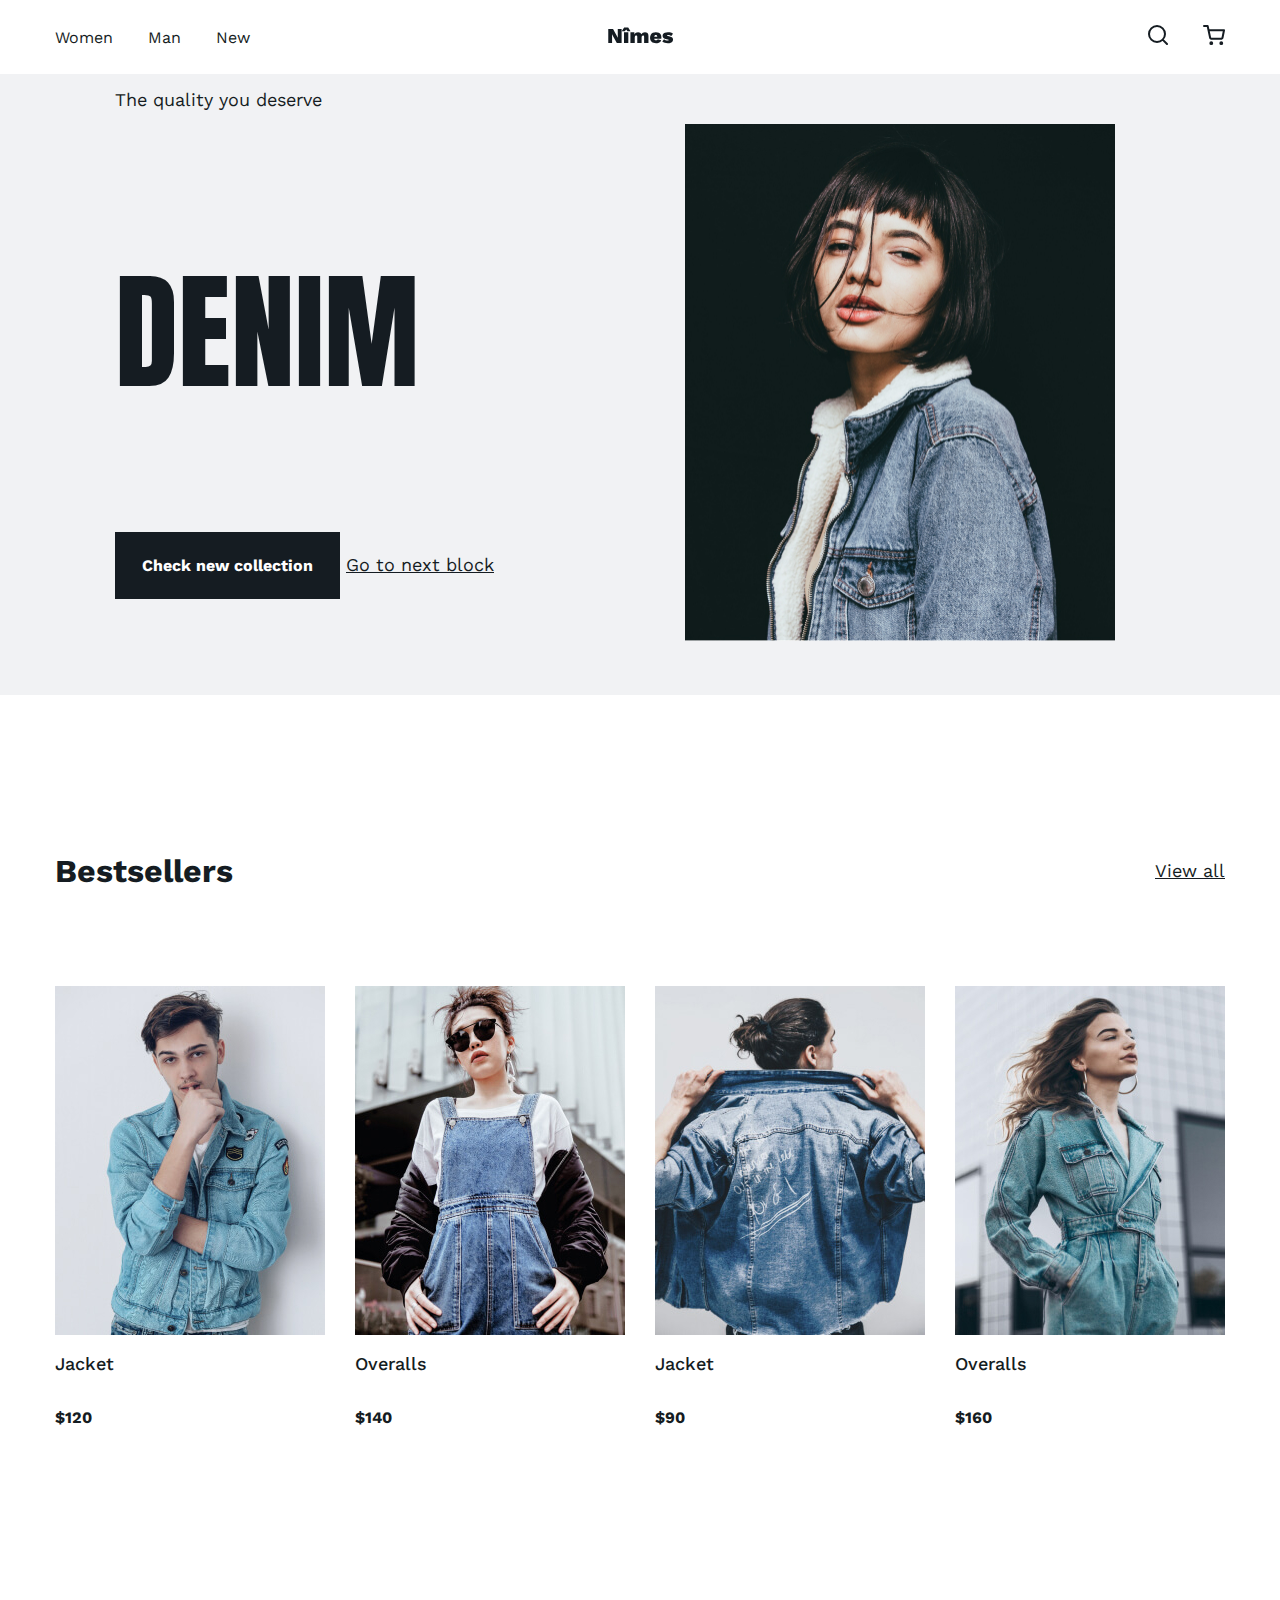
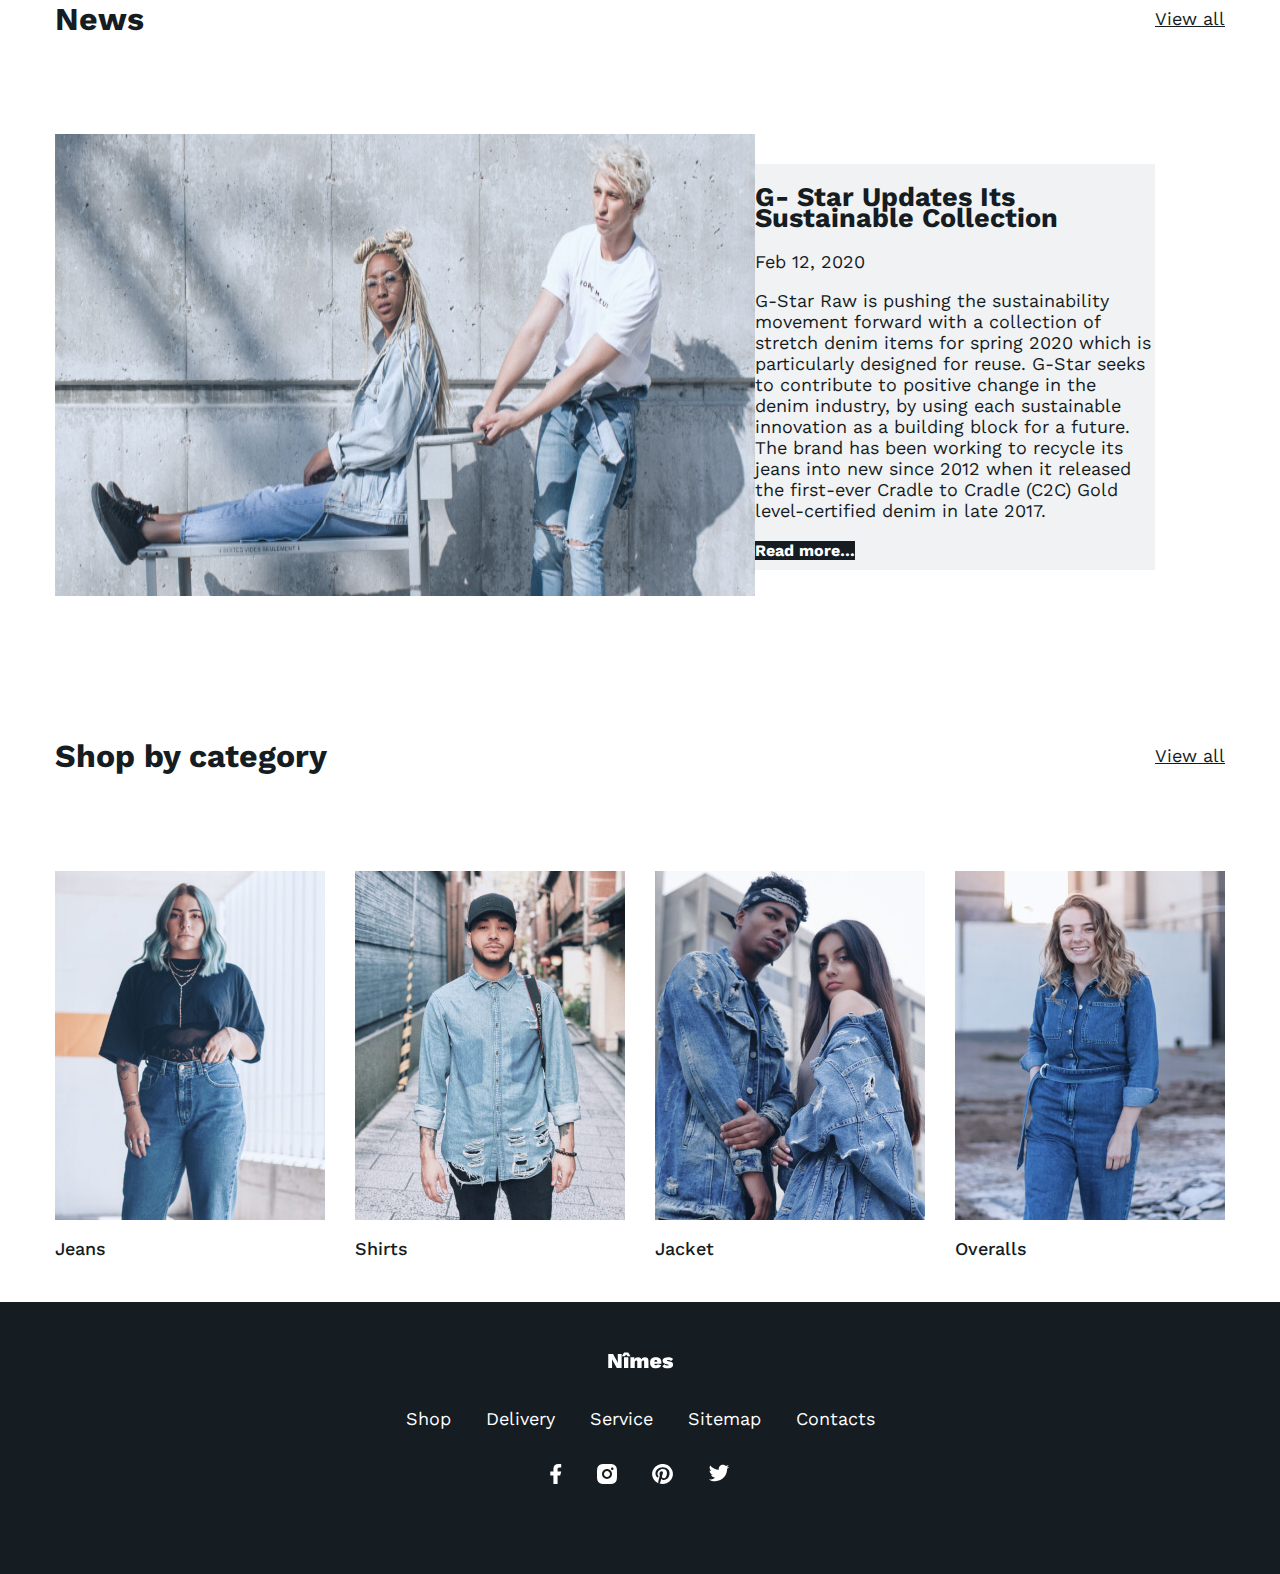
==== commit ca4c34a7: "promo decoration 1" ====
--- a/index.html
+++ b/index.html
@@ -43,11 +43,11 @@
       <h1 class="visually-hidden">Denim Clothing & Outfits</h1>
       <section class="promo">
         <div class="container promo-wrapper">
-          <div class="promo-text-column">
-            <h2 class="promo-title">The quality you deserve</h2>
-            <p class="promo-text">Denim</p>
-            <a class="button" href="#">Check new collection</a>
-            <a href="#">Go to next block</a>
+            <div class="promo-text-column">
+              <h2 class="promo-title">The quality you deserve</h2>
+              <p class="promo-text">Denim</p>
+              <a class="button button-promo" href="#">Check new collection</a>
+              <a  href="#">Go to next block</a>
           </div>
           <div class="promo-img-column">
             <img src="img/matheus.jpg" width="430" height="517" alt="New collection">
--- a/css/style.css
+++ b/css/style.css
@@ -76,12 +76,15 @@
     margin-left: 35px;
   }
 
+/* PROMO */
+
   .promo {
     background-color: #f1f2f4;
   }
 
   .promo-wrapper {
     display: flex;
+    justify-content: center;
   }
   
   .promo-text-column {
@@ -106,6 +109,11 @@
     font-size: 18px;
     line-height: 21px;
     color: #727a82;
+  }
+
+  .promo-title {
+    font-weight: normal;
+    font-size: 18px;
   }
   
   .button {
@@ -115,6 +123,11 @@
     line-height: 19px;
     color: #ffffff;
     background-color: #151c22;
+  }
+
+  .button-promo{
+    margin-top: 5px;
+    padding: 24px 27px 24px 27px;
   }
   
 /*
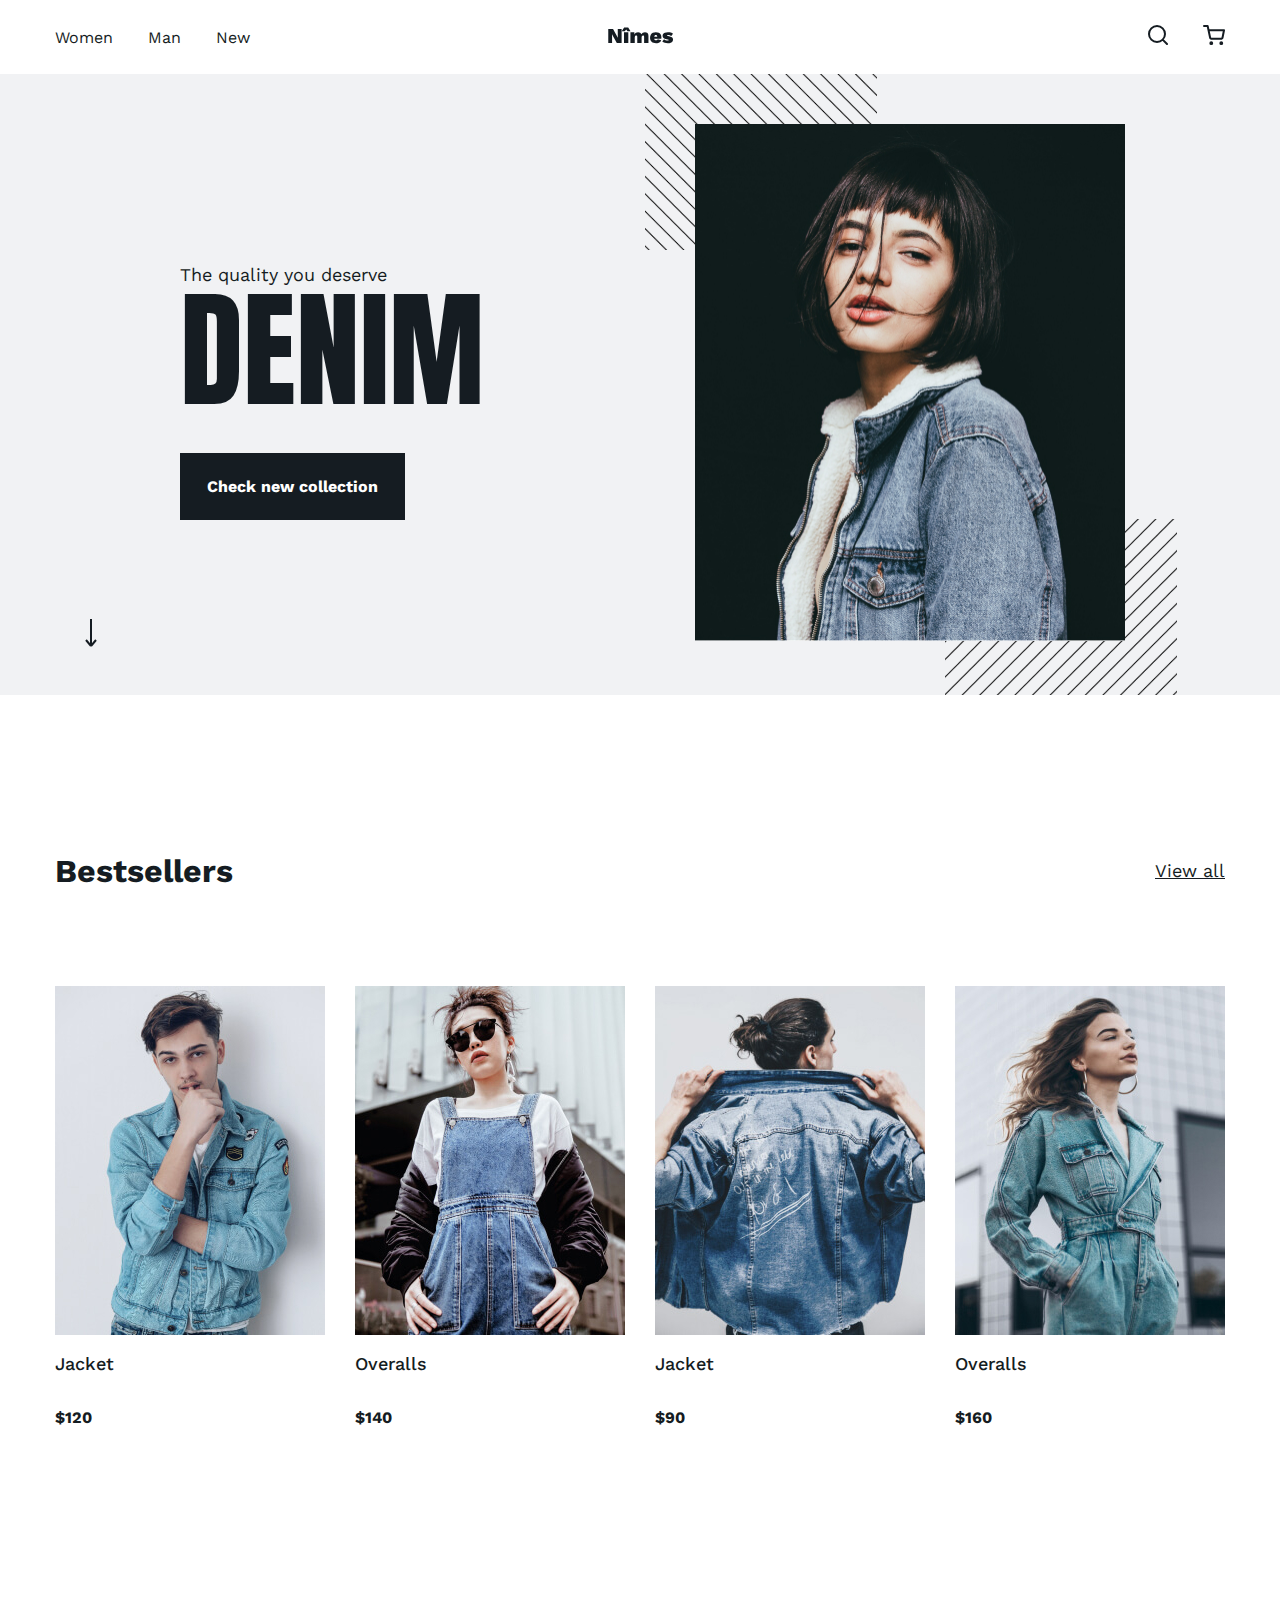
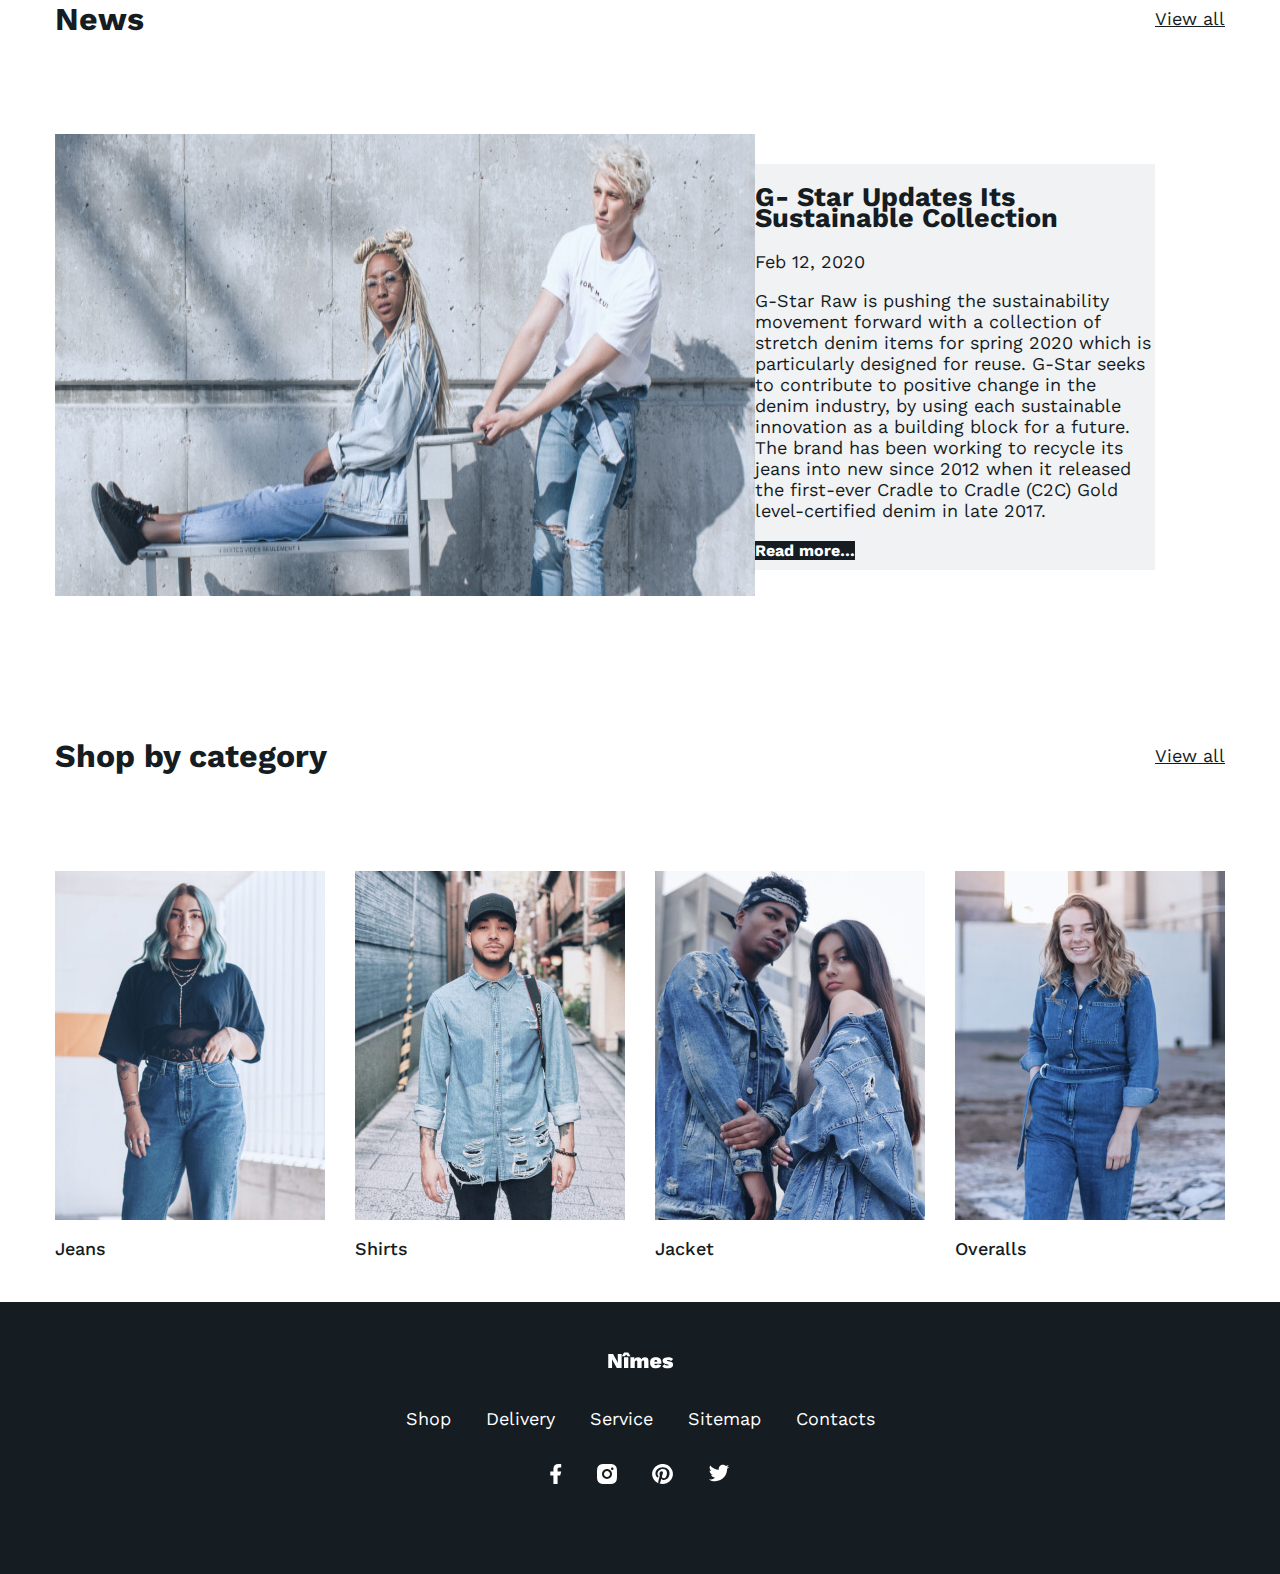
==== commit 88a104b4: "Promo decoration 2" ====
--- a/index.html
+++ b/index.html
@@ -43,11 +43,13 @@
       <h1 class="visually-hidden">Denim Clothing & Outfits</h1>
       <section class="promo">
         <div class="container promo-wrapper">
+          <div class="promo-arrow">
+            <a class="visually-hidden" href="#">Go to next block</a>
+          </div>
             <div class="promo-text-column">
               <h2 class="promo-title">The quality you deserve</h2>
               <p class="promo-text">Denim</p>
               <a class="button button-promo" href="#">Check new collection</a>
-              <a  href="#">Go to next block</a>
           </div>
           <div class="promo-img-column">
             <img src="img/matheus.jpg" width="430" height="517" alt="New collection">
--- a/css/style.css
+++ b/css/style.css
@@ -85,6 +85,7 @@
   .promo-wrapper {
     display: flex;
     justify-content: center;
+    margin-left: 50px;
   }
   
   .promo-text-column {
@@ -95,25 +96,55 @@
     width: 430px;
     padding: 50px 50px;
   }
+
+  .promo-img-column img{
+    position: relative;
+    z-index: 2;
+}
+
+.promo-img-column::before {
+    position: absolute;
+    content: "";
+    background: url(./../img/diagonal1.svg);
+    width: 232px;
+    height: 176px;
+    margin-top: 0px;
+    background-repeat: no-repeat;
+    z-index: 1;
+    margin-top: -50px;
+    margin-left: -50px;
+}
+
+.promo-img-column::after {
+  position: absolute;
+  content: "";
+  background: url(./../img/diagonal2.svg);
+  width: 232px;
+  height: 176px;
+  margin-top: 0px;
+  background-repeat: no-repeat;
+  z-index: 1;
+  margin-top: 395px;
+  margin-left: -180px;
+}
   
   .promo-text {
     font-family: "Anton", "Arial", sans-serif;
     font-weight: normal;
     font-size: 128px;
-    line-height: 188px;
+    line-height: 130px;
     text-transform: uppercase;
-  }
-  
-  .promo-header {
-    font-weight: normal;
-    font-size: 18px;
-    line-height: 21px;
-    color: #727a82;
+    margin-left: 55px;
+    margin-top: 0px;
+    margin-bottom: 60px;
   }
 
   .promo-title {
     font-weight: normal;
     font-size: 18px;
+    margin-left: 55px;
+    margin-top: 190px;
+    margin-bottom: 0px;
   }
   
   .button {
@@ -128,17 +159,25 @@
   .button-promo{
     margin-top: 5px;
     padding: 24px 27px 24px 27px;
-  }
-  
-/*
-  .promo-img-column::before {
+    margin-left: 55px;
+    margin-top: 120px;
+  }
+
+  .promo-arrow {
+    position: relative;
+    margin-top: 50px;
+  }
+  
+  .promo-arrow::before {
     position: absolute;
-    content: "";
-    background-image: url('img/diagonal1.svg');
-    width: 232px;
-    height: 176px;
-  }
-  */
+    margin-top: 495px;
+    margin-left: -40px;
+    width: 15px;
+    height: 45px;
+    content: '';
+    background-image: url('../img/promo-arrow.svg');
+    background-repeat: no-repeat;
+  }
 
   .section-title {
     font-weight: bold;
